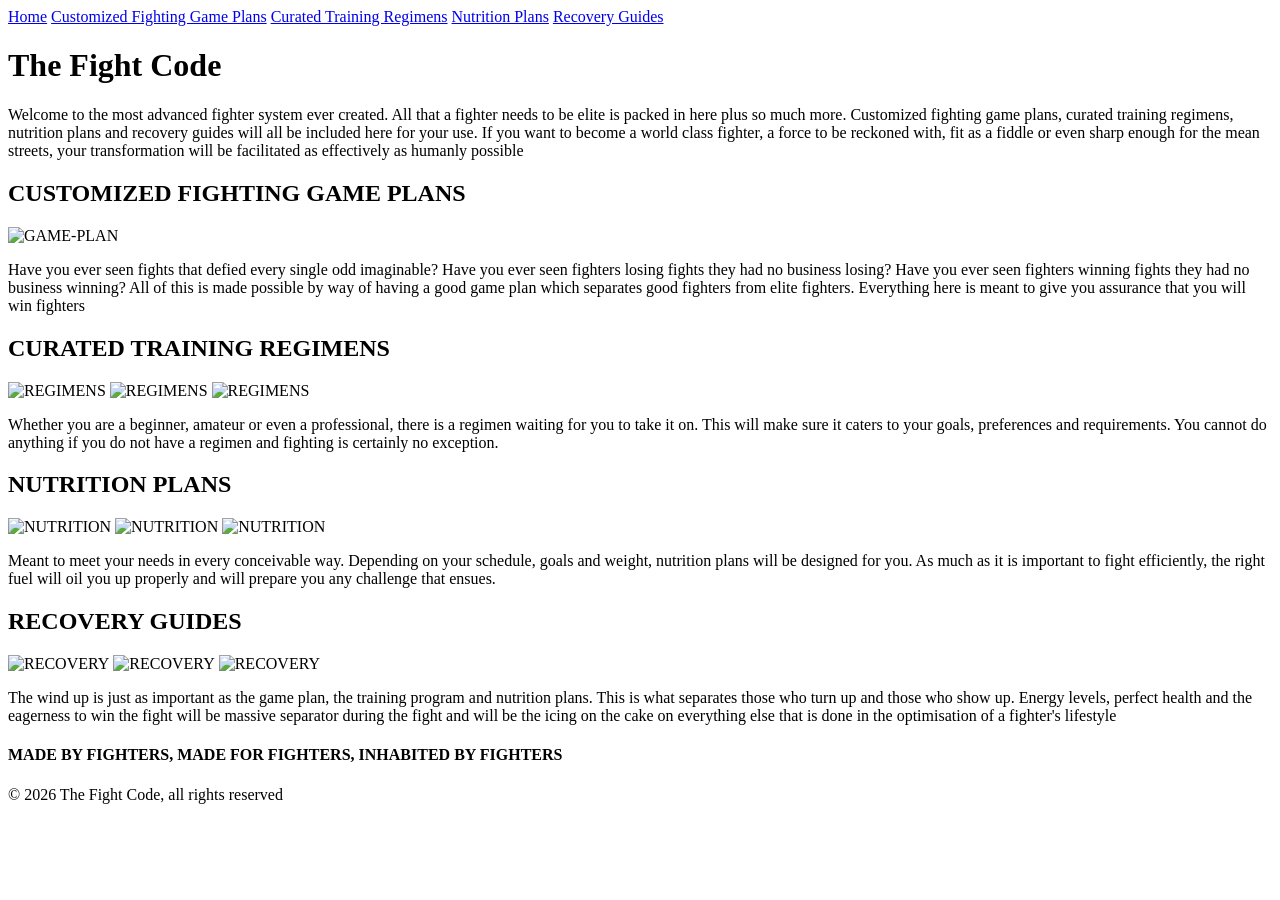
==== The-Fight-Code/index.html @ 0b1e876c "FIGHT CODE FOUNDATION" ====
<!DOCTYPE html> 
<html lang="en">
<head>
<meta charset="UTF-8">
<meta name="viewport" content="width=device-width, initial-scale=1.0">
<title>The Fight Code</title>
<link rel="stylesheet" href="style.css">
<script src="index.js" defer></script>
</head>

<body>

<nav>
    <a href="index.html">Home</a>
    <a href="gameplan.html">Customized Fighting Game Plans</a>
    <a href="traingram.html">Curated Training Regimens</a>
    <a href="nutrition.html">Nutrition Plans</a>
    <a href="recovery.html">Recovery Guides</a>
</nav>

<header>
    <h1>The Fight Code</h1>
    <p>Welcome to the most advanced fighter system ever created. All that a fighter needs to be elite is packed in here plus so much more. Customized fighting game plans, curated training regimens, nutrition plans and recovery guides will all be included here for your use. If you want to become a world class fighter, a force to be reckoned with, fit as a fiddle or even sharp enough for the mean streets, your transformation will be facilitated as effectively as humanly possible</p>
</header>

<article>
    <h2>CUSTOMIZED FIGHTING GAME PLANS</h2>
    <img src="https://cdn.scramblestuff.com/wp-content/uploads/preptreeMMA-1024x767.jpg"  alt="GAME-PLAN">
    <p>Have you ever seen fights that defied every single odd imaginable? Have you ever seen fighters losing fights they had no business losing? Have you ever seen fighters winning fights they had no business winning? All of this is made possible by way of having a good game plan which separates good fighters from elite fighters. Everything here is meant to give you assurance that you will win fighters</p>
</article>

<article>
    <h2>CURATED TRAINING REGIMENS</h2>
    <img src="https://encrypted-tbn0.gstatic.com/images?q=tbn:ANd9GcScTTK_2dSwbqtWIM-WbpFm0405Xott5nfSbuoXecRv9g&s=10" alt="REGIMENS"> 
    <img src="https://encrypted-tbn0.gstatic.com/images?q=tbn:ANd9GcTZXjsmD3E9c0jPRf12DeTRckoJvLYvjyxJ2kd0kth3-A&s=10" alt="REGIMENS">
    <img src="https://encrypted-tbn0.gstatic.com/images?q=tbn:ANd9GcSfW_i5yyYIDIo6WyyuqS1xTx9kI11O_-Ar9MLSNziVHA&s=10" alt="REGIMENS">
    <p>Whether you are a beginner, amateur or even a professional, there is a regimen waiting for you to take it on. This will make sure it caters to your goals, preferences and requirements. You cannot do anything if you do not have a regimen and fighting is certainly no exception.</p>
</article>

<article>
    <h2>NUTRITION PLANS</h2>
    <img src="https://encrypted-tbn0.gstatic.com/images?q=tbn:ANd9GcRf6XE3M93SrkqaPP72mKT5Y38Sd305Rn3fD4vSDlXowg&s=10" alt="NUTRITION">
    <img src="https://encrypted-tbn0.gstatic.com/images?q=tbn:ANd9GcQgwAenKQIKBGkV2v8vCEv5Gnjib7lB1c4a1R_-I9tOfw&s=10" alt="NUTRITION">
    <img src="https://encrypted-tbn0.gstatic.com/images?q=tbn:ANd9GcTwYPnVOrXKaQ6IFm5NhyGIOOQsbqxo1Vzf3IQTlkixXw&s=10" alt="NUTRITION">
    <p>Meant to meet your needs in every conceivable way. Depending on your schedule, goals and weight, nutrition plans will be designed for you. As much as it is important to fight efficiently, the right fuel will oil you up properly and will prepare you any challenge that ensues.</p>
</article>

<article>
    <h2>RECOVERY GUIDES</h2>
    <img src="https://encrypted-tbn0.gstatic.com/images?q=tbn:ANd9GcTaxNO26IM5VCTIgT708ykutmUfPPJ4n4kjnWwogaZ8mg&s=10" alt="RECOVERY">
    <img src="https://encrypted-tbn0.gstatic.com/images?q=tbn:ANd9GcQMSkuzaMSwHY-0bhtvC_hr0a8GAh0sLEG-ufW6QdmmEA&s=10" alt="RECOVERY">
    <img src="https://encrypted-tbn0.gstatic.com/images?q=tbn:ANd9GcRU4I0Vzz2burozdwTpWc7uzpeSxw5c6ypbXeNTJ8ENFA&s=10" alt="RECOVERY">
    <p>The wind up is just as important as the game plan, the training program and nutrition plans. This is what separates those who turn up and those who show up. Energy levels, perfect health and the eagerness to win the fight will be massive separator during the fight and will be the icing on the cake on everything else that is done in the optimisation of a fighter's lifestyle</p>
</article>

<footer>
    <h4>MADE BY FIGHTERS, MADE FOR FIGHTERS, INHABITED BY FIGHTERS</h4>
    <p>&copy; 2026 The Fight Code, all rights reserved</p>
</footer>



</body>
</html>
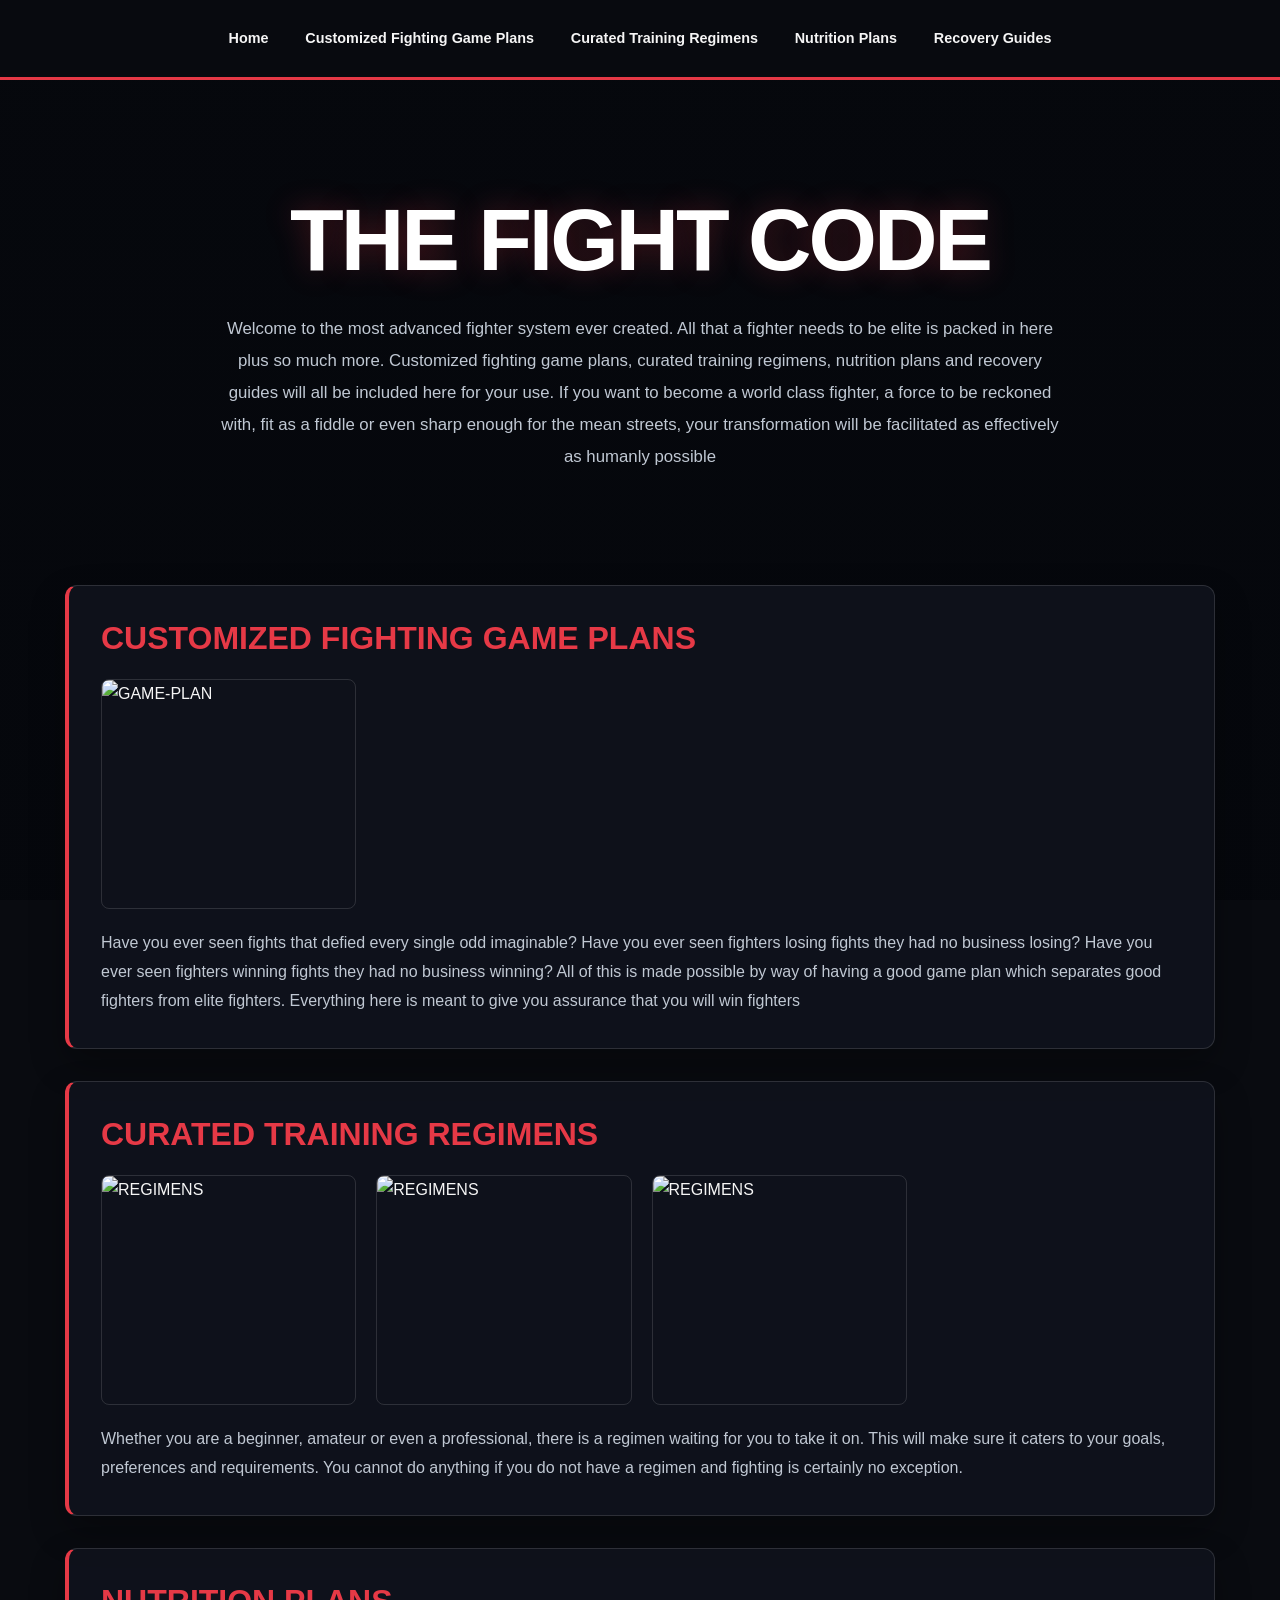
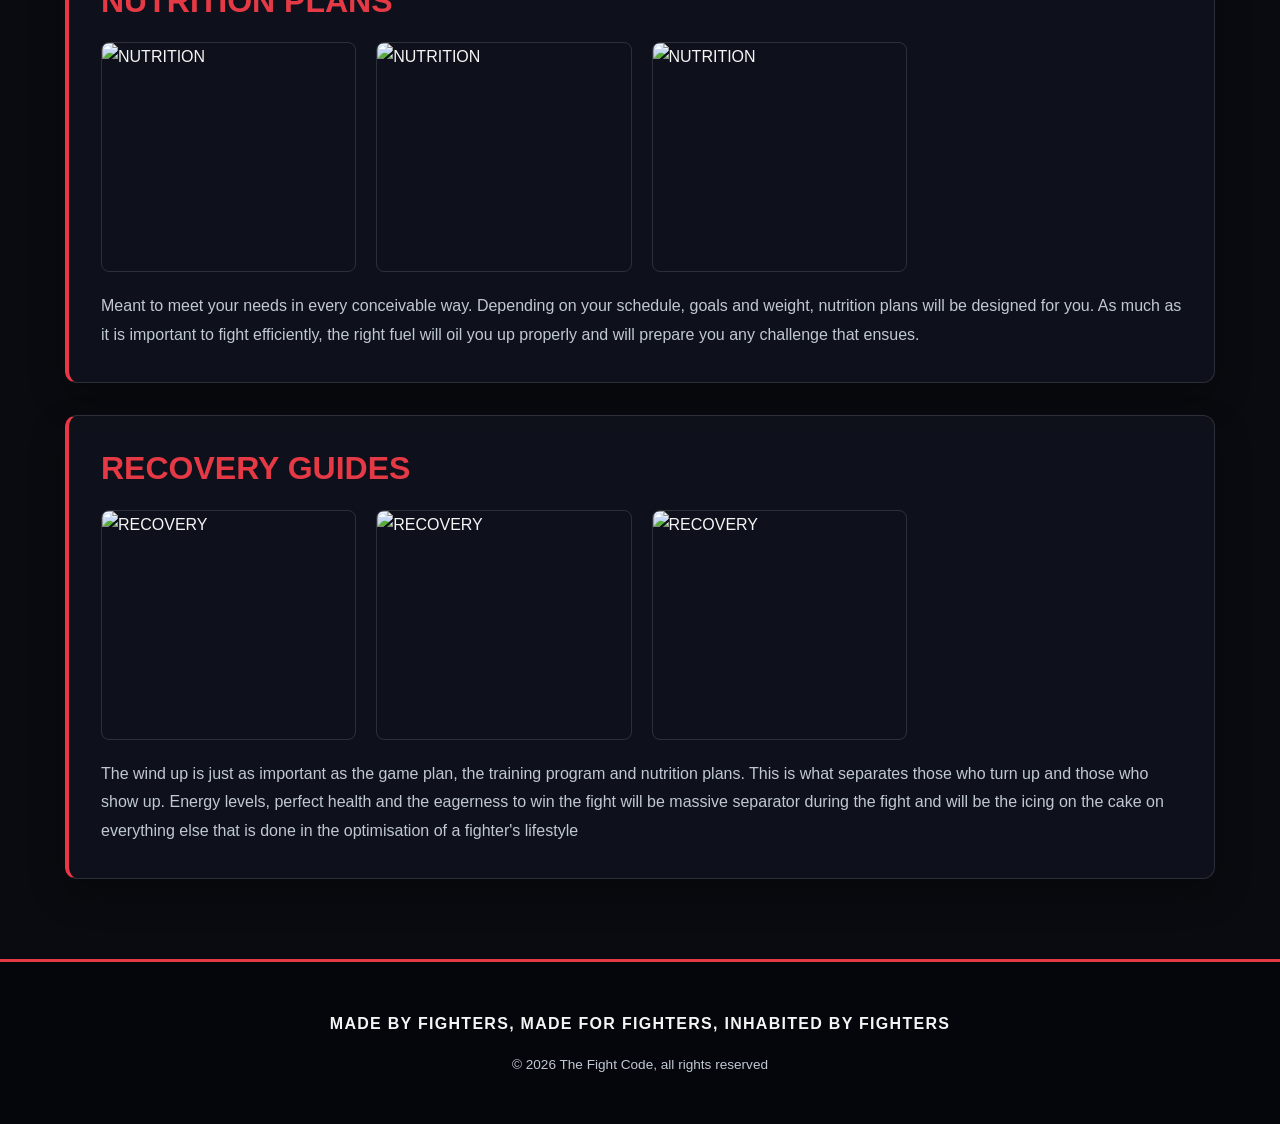
==== commit 8634cf39: "SLIGHT CHANGE" ====
--- a/The-Fight-Code/index.html
+++ b/The-Fight-Code/index.html
@@ -5,7 +5,7 @@
 <meta name="viewport" content="width=device-width, initial-scale=1.0">
 <title>The Fight Code</title>
 <link rel="stylesheet" href="style.css">
-<script src="index.js" defer></script>
+
 </head>
 
 <body>
--- a/The-Fight-Code/style.css
+++ b/The-Fight-Code/style.css
@@ -0,0 +1,494 @@
+ :root {
+    --background: #090b10;
+    --panel: #111722;
+    --input-background: #1b2532;
+    --red: #e63946;
+    --red-hover: #c52c39;
+    --blue: #438ce8;
+    --text: #f5f5f5;
+    --muted: #c0c8d3;
+    --border: rgba(255, 255, 255, 0.13);
+}
+
+* {
+    margin: 0;
+    padding: 0;
+    box-sizing: border-box;
+}
+
+html {
+    scroll-behavior: smooth;
+}
+
+body {
+    min-height: 100vh;
+    font-family: Arial, Helvetica, sans-serif;
+    line-height: 1.7;
+    color: var(--text);
+
+    background-color: var(--background);
+
+    background-image:
+        linear-gradient(
+            rgba(5, 7, 12, 0.82),
+            rgba(5, 7, 12, 0.93)
+        ),
+        url("https://i.pinimg.com/1200x/9e/b2/33/9eb23367a246664c199b3e13b21f00bc.jpg");
+
+    background-size: cover;
+    background-position: center;
+    background-repeat: no-repeat;
+    background-attachment: fixed;
+}
+
+nav {
+    position: sticky;
+    top: 0;
+    z-index: 1000;
+
+    display: flex;
+    justify-content: center;
+    align-items: center;
+    flex-wrap: wrap;
+    gap: 0.5rem;
+
+    padding: 1rem 3%;
+
+    background: rgba(9, 11, 16, 0.97);
+    border-bottom: 3px solid var(--red);
+    backdrop-filter: blur(12px);
+}
+
+nav a {
+    display: inline-block;
+
+    padding: 0.65rem 0.9rem;
+
+    color: var(--text);
+    text-decoration: none;
+    font-size: 0.9rem;
+    font-weight: 700;
+
+    border-radius: 5px;
+
+    transition: 0.25s ease;
+}
+
+nav a:hover,
+nav a:focus-visible {
+    color: white;
+    background: var(--red);
+}
+
+nav a[aria-current="page"] {
+    color: white;
+    background: var(--red);
+}
+
+
+
+header {
+    max-width: 1100px;
+    margin: 0 auto;
+
+    padding: 7rem 1.5rem 5rem;
+
+    text-align: center;
+}
+
+header h1 {
+    margin-bottom: 1.5rem;
+
+    color: white;
+
+    font-size: clamp(2.5rem, 7vw, 5.5rem);
+    font-weight: 900;
+    line-height: 1.1;
+    letter-spacing: -0.035em;
+
+    text-transform: uppercase;
+
+    text-shadow: 0 0 30px rgba(230, 57, 70, 0.3);
+}
+
+header p {
+    max-width: 850px;
+    margin: 0 auto;
+
+    color: var(--muted);
+    font-size: 1.05rem;
+    line-height: 1.9;
+}
+
+
+
+article {
+    display: grid;
+
+    grid-template-columns:
+        repeat(auto-fit, minmax(min(100%, 220px), 1fr));
+
+    gap: 1.25rem;
+
+    max-width: 1150px;
+    margin: 2rem auto;
+    padding: 2rem;
+
+    background: rgba(15, 19, 28, 0.94);
+
+    border: 1px solid var(--border);
+    border-left: 4px solid var(--red);
+    border-radius: 12px;
+
+    box-shadow: 0 15px 35px rgba(0, 0, 0, 0.3);
+}
+
+article h2 {
+    grid-column: 1 / -1;
+
+    color: var(--red);
+
+    font-size: clamp(1.4rem, 3vw, 2rem);
+    font-weight: 900;
+    line-height: 1.3;
+}
+
+article img {
+    display: block;
+
+    width: 100%;
+    height: 230px;
+
+    object-fit: cover;
+
+    border-radius: 8px;
+    border: 1px solid var(--border);
+
+    transition: transform 0.3s ease,
+                filter 0.3s ease;
+}
+
+article img:hover {
+    transform: translateY(-5px);
+    filter: brightness(1.15);
+}
+
+article p {
+    grid-column: 1 / -1;
+
+    color: var(--muted);
+    font-size: 1rem;
+    line-height: 1.8;
+}
+
+
+
+main {
+    width: min(1050px, 92%);
+    margin: 3rem auto 5rem;
+
+    display: flex;
+    flex-direction: column;
+    gap: 3rem;
+}
+
+
+
+main > section {
+    width: 100%;
+    padding: clamp(1.5rem, 4vw, 3rem);
+
+    background: rgba(12, 17, 26, 0.97);
+
+    border: 1px solid var(--border);
+    border-top: 4px solid var(--red);
+    border-radius: 14px;
+
+    box-shadow: 0 18px 45px rgba(0, 0, 0, 0.4);
+}
+
+
+
+main > section:nth-child(2) {
+    border-top-color: var(--blue);
+}
+
+
+
+main > section h2 {
+    margin-bottom: 2rem;
+    padding-bottom: 1rem;
+
+    color: var(--red);
+
+    font-size: clamp(1.5rem, 3vw, 2rem);
+    font-weight: 900;
+    line-height: 1.3;
+
+    border-bottom: 1px solid var(--border);
+}
+
+main > section:nth-child(2) h2 {
+    color: var(--blue);
+}
+
+
+
+main form {
+    display: flex;
+    flex-direction: column;
+    gap: 1.5rem;
+}
+
+main form > div {
+    display: flex;
+    flex-direction: column;
+    gap: 0.55rem;
+}
+
+main form label {
+    display: block;
+
+    color: var(--text);
+    font-size: 0.98rem;
+    font-weight: 700;
+}
+
+
+
+main input,
+main select,
+main textarea {
+    display: block;
+
+    width: 100%;
+    max-width: 100%;
+    min-width: 0;
+
+    padding: 1rem 1.1rem;
+
+    color: var(--text);
+    font: inherit;
+
+    background: var(--input-background);
+
+    border: 1px solid #394454;
+    border-radius: 8px;
+
+    transition: border-color 0.2s ease,
+                box-shadow 0.2s ease;
+}
+
+main input::placeholder,
+main textarea::placeholder {
+    color: #a3adbc;
+}
+
+main input:focus-visible,
+main select:focus-visible,
+main textarea:focus-visible {
+    outline: 2px solid var(--red);
+    outline-offset: 2px;
+
+    border-color: var(--red);
+}
+
+main > section:nth-child(2) input:focus-visible,
+main > section:nth-child(2) select:focus-visible,
+main > section:nth-child(2) textarea:focus-visible {
+    outline-color: var(--blue);
+    border-color: var(--blue);
+}
+
+main textarea {
+    min-height: 130px;
+    resize: vertical;
+}
+
+
+
+main fieldset {
+    min-width: 0;
+    width: 100%;
+
+    padding: 1.5rem;
+
+    display: flex;
+    flex-direction: column;
+    gap: 1rem;
+
+    background: rgba(255, 255, 255, 0.025);
+
+    border: 1px solid #394454;
+    border-radius: 10px;
+}
+
+main legend {
+    padding: 0 0.7rem;
+
+    color: var(--text);
+    font-weight: 800;
+    font-size: 1rem;
+}
+
+main .footage-input-group {
+    display: flex;
+    flex-direction: column;
+    gap: 0.6rem;
+
+    width: 100%;
+    margin-bottom: 1rem;
+}
+
+
+
+main button {
+    width: fit-content;
+    max-width: 100%;
+
+    padding: 0.9rem 1.5rem;
+
+    color: white;
+    background: var(--red);
+
+    border: 1px solid var(--red);
+    border-radius: 8px;
+
+    font: inherit;
+    font-weight: 800;
+
+    cursor: pointer;
+
+    transition: background 0.25s ease,
+                transform 0.25s ease;
+}
+
+main button:hover {
+    background: var(--red-hover);
+    transform: translateY(-2px);
+}
+
+main button:focus-visible {
+    outline: 2px solid white;
+    outline-offset: 3px;
+}
+
+
+
+main > section:nth-child(2) button {
+    background: var(--blue);
+    border-color: var(--blue);
+}
+
+main > section:nth-child(2) button:hover {
+    background: #286ac0;
+}
+
+
+
+footer {
+    margin-top: 5rem;
+    padding: 3rem 1.5rem;
+
+    text-align: center;
+
+    background: rgba(5, 7, 12, 0.97);
+
+    border-top: 3px solid var(--red);
+}
+
+footer h4 {
+    margin-bottom: 1rem;
+
+    color: var(--text);
+
+    font-size: 1rem;
+    font-weight: 800;
+    letter-spacing: 0.08em;
+}
+
+footer p {
+    color: var(--muted);
+    font-size: 0.85rem;
+}
+
+
+
+@media (max-width: 768px) {
+
+    nav {
+        gap: 0.25rem;
+        padding: 0.75rem 0.5rem;
+    }
+
+    nav a {
+        padding: 0.55rem 0.65rem;
+        font-size: 0.82rem;
+    }
+
+    header {
+        padding: 4rem 1.25rem 3rem;
+    }
+
+    main {
+        width: 94%;
+        gap: 2rem;
+        margin: 2rem auto 3rem;
+    }
+
+    main > section {
+        padding: 1.5rem;
+    }
+
+    article {
+        margin: 1.5rem 0.75rem;
+        padding: 1.25rem;
+    }
+}
+
+@media (max-width: 480px) {
+
+    header h1 {
+        font-size: 2.3rem;
+    }
+
+    header p {
+        font-size: 0.95rem;
+    }
+
+    main > section {
+        padding: 1.1rem;
+    }
+
+    main fieldset {
+        padding: 1rem;
+    }
+
+    main button {
+        width: 100%;
+    }
+
+    article img {
+        height: 200px;
+    }
+
+    footer {
+        margin-top: 3rem;
+    }
+}
+
+
+
+@media (prefers-reduced-motion: reduce) {
+
+    html {
+        scroll-behavior: auto;
+    }
+
+    *,
+    *::before,
+    *::after {
+        animation-duration: 0.01ms !important;
+        transition-duration: 0.01ms !important;
+    }
+}
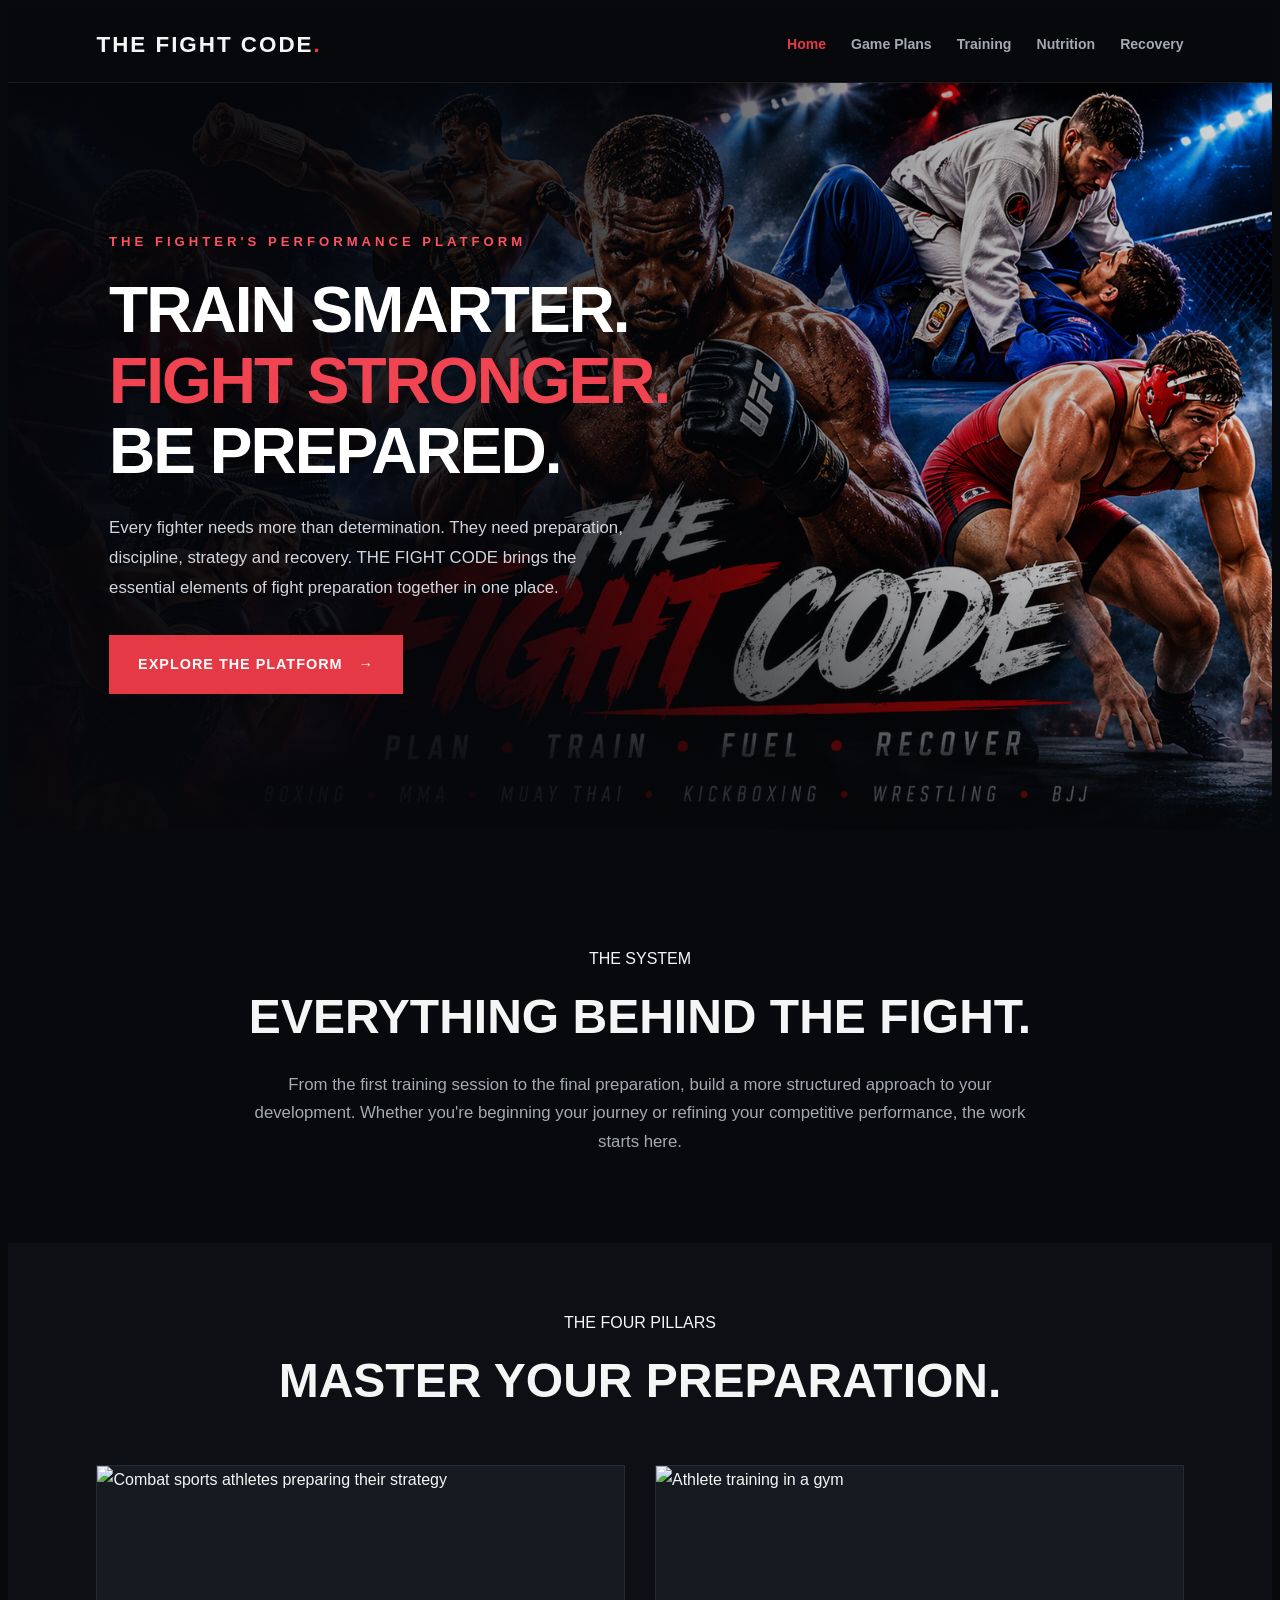
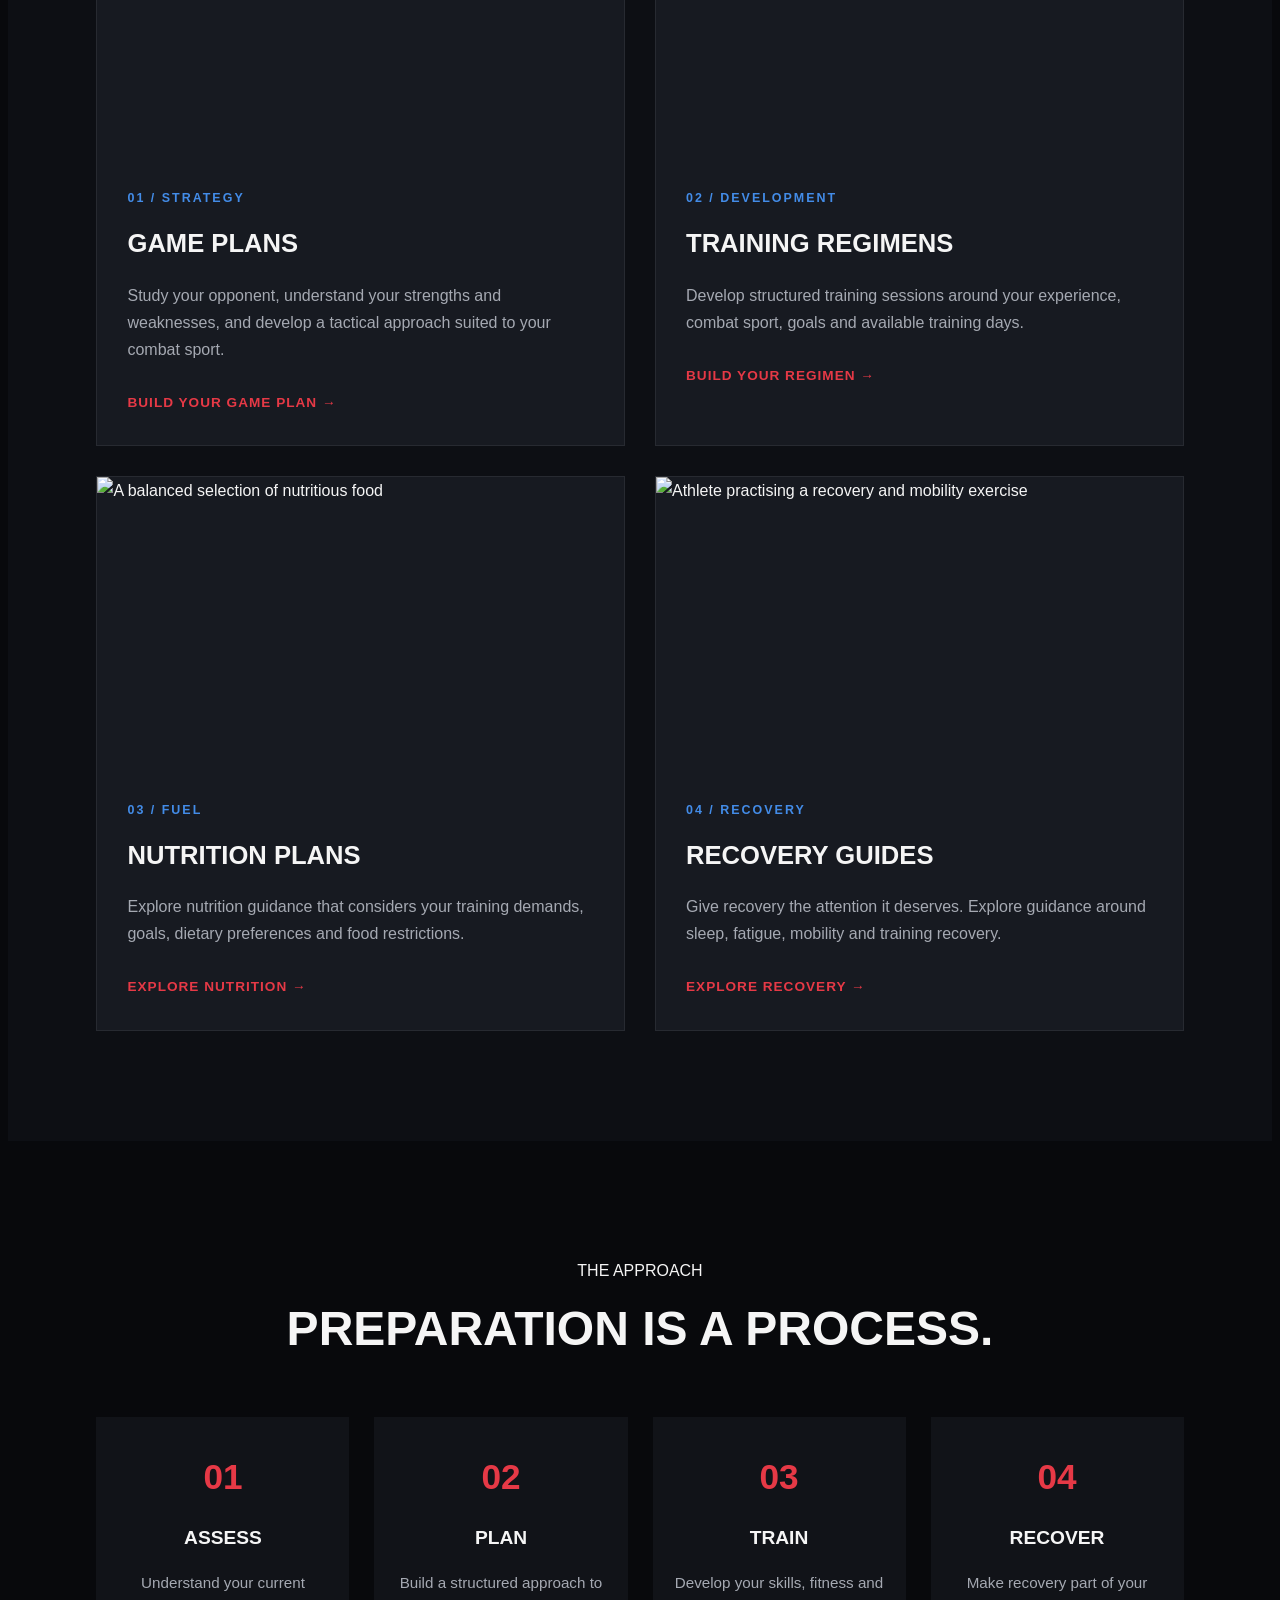
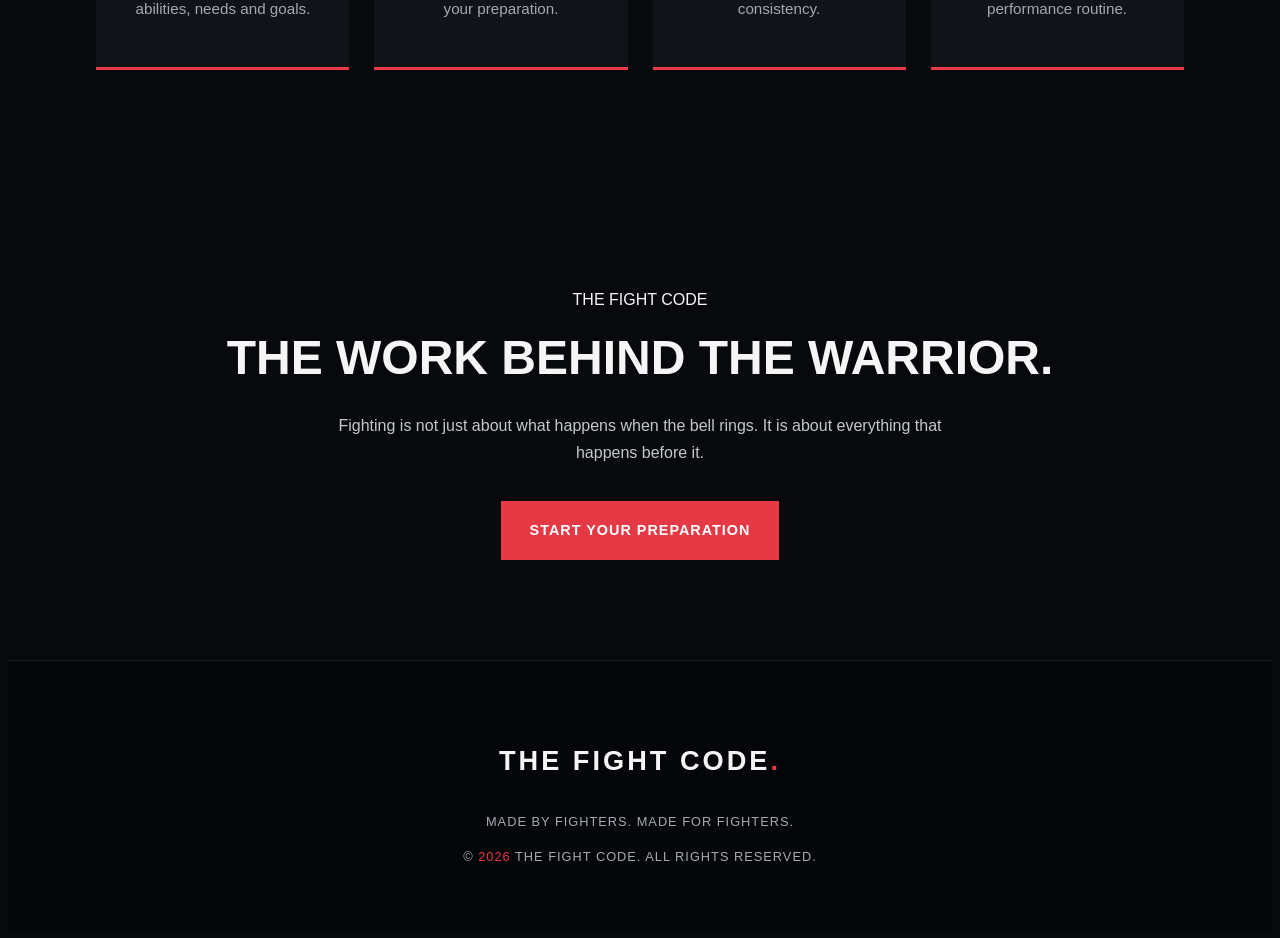
==== commit 7846d8ed: "COMPLETE THE FIGHT CODE WEBSITE" ====
--- a/The-Fight-Code/index.html
+++ b/The-Fight-Code/index.html
@@ -1,64 +1,310 @@
-<!DOCTYPE html> 
+<!DOCTYPE html>
 <html lang="en">
+
 <head>
-<meta charset="UTF-8">
-<meta name="viewport" content="width=device-width, initial-scale=1.0">
-<title>The Fight Code</title>
+    <meta charset="UTF-8">
+    <meta name="viewport" content="width=device-width, initial-scale=1.0">
+
+    <meta name="description" content="THE FIGHT CODE brings together combat sports game planning, training, nutrition and recovery in one platform.">
+
+    <title>THE FIGHT CODE | Built for the Fight</title>
+
 <link rel="stylesheet" href="style.css">
-
 </head>
 
 <body>
 
-<nav>
-    <a href="index.html">Home</a>
-    <a href="gameplan.html">Customized Fighting Game Plans</a>
-    <a href="traingram.html">Curated Training Regimens</a>
-    <a href="nutrition.html">Nutrition Plans</a>
-    <a href="recovery.html">Recovery Guides</a>
+    <!-- NAVIGATION -->
+    <nav class="main-nav">
+
+    <a href="index.html" class="brand">
+        THE FIGHT CODE<span>.</span>
+    </a>
+
+    <button
+        class="menu-toggle"
+        id="menu-toggle"
+        aria-label="Open navigation menu"
+        aria-expanded="false"
+        aria-controls="nav-links"
+        type="button"
+    >
+        <span></span>
+        <span></span>
+        <span></span>
+    </button>
+
+    <div class="nav-links" id="nav-links">
+
+        <a href="index.html" aria-current="page">Home</a>
+        <a href="gameplan.html">Game Plans</a>
+        <a href="traingram.html">Training</a>
+        <a href="nutrition.html">Nutrition</a>
+        <a href="recovery.html">Recovery</a>
+
+    </div>
+
 </nav>
 
-<header>
-    <h1>The Fight Code</h1>
-    <p>Welcome to the most advanced fighter system ever created. All that a fighter needs to be elite is packed in here plus so much more. Customized fighting game plans, curated training regimens, nutrition plans and recovery guides will all be included here for your use. If you want to become a world class fighter, a force to be reckoned with, fit as a fiddle or even sharp enough for the mean streets, your transformation will be facilitated as effectively as humanly possible</p>
+
+
+<!-- HERO SECTION -->
+<header class="hero">
+
+    <div class="hero-overlay"></div>
+
+    <div class="hero-content">
+
+        <p class="hero-tagline">
+            THE FIGHTER'S PERFORMANCE PLATFORM
+        </p>
+
+        <h1>
+            <span class="headline-white">TRAIN SMARTER.</span>
+            <span class="headline-red">FIGHT STRONGER.</span>
+            <span class="headline-white">BE PREPARED.</span>
+        </h1>
+
+        <p class="hero-description">
+            Every fighter needs more than determination.
+            They need preparation, discipline, strategy and recovery.
+            THE FIGHT CODE brings the essential elements of fight
+            preparation together in one place.
+        </p>
+
+        <a href="#fight-modules" class="hero-button">
+            EXPLORE THE PLATFORM
+            <span aria-hidden="true">→</span>
+        </a>
+
+    </div>
+
 </header>
 
-<article>
-    <h2>CUSTOMIZED FIGHTING GAME PLANS</h2>
-    <img src="https://cdn.scramblestuff.com/wp-content/uploads/preptreeMMA-1024x767.jpg"  alt="GAME-PLAN">
-    <p>Have you ever seen fights that defied every single odd imaginable? Have you ever seen fighters losing fights they had no business losing? Have you ever seen fighters winning fights they had no business winning? All of this is made possible by way of having a good game plan which separates good fighters from elite fighters. Everything here is meant to give you assurance that you will win fighters</p>
-</article>
-
-<article>
-    <h2>CURATED TRAINING REGIMENS</h2>
-    <img src="https://encrypted-tbn0.gstatic.com/images?q=tbn:ANd9GcScTTK_2dSwbqtWIM-WbpFm0405Xott5nfSbuoXecRv9g&s=10" alt="REGIMENS"> 
-    <img src="https://encrypted-tbn0.gstatic.com/images?q=tbn:ANd9GcTZXjsmD3E9c0jPRf12DeTRckoJvLYvjyxJ2kd0kth3-A&s=10" alt="REGIMENS">
-    <img src="https://encrypted-tbn0.gstatic.com/images?q=tbn:ANd9GcSfW_i5yyYIDIo6WyyuqS1xTx9kI11O_-Ar9MLSNziVHA&s=10" alt="REGIMENS">
-    <p>Whether you are a beginner, amateur or even a professional, there is a regimen waiting for you to take it on. This will make sure it caters to your goals, preferences and requirements. You cannot do anything if you do not have a regimen and fighting is certainly no exception.</p>
-</article>
-
-<article>
-    <h2>NUTRITION PLANS</h2>
-    <img src="https://encrypted-tbn0.gstatic.com/images?q=tbn:ANd9GcRf6XE3M93SrkqaPP72mKT5Y38Sd305Rn3fD4vSDlXowg&s=10" alt="NUTRITION">
-    <img src="https://encrypted-tbn0.gstatic.com/images?q=tbn:ANd9GcQgwAenKQIKBGkV2v8vCEv5Gnjib7lB1c4a1R_-I9tOfw&s=10" alt="NUTRITION">
-    <img src="https://encrypted-tbn0.gstatic.com/images?q=tbn:ANd9GcTwYPnVOrXKaQ6IFm5NhyGIOOQsbqxo1Vzf3IQTlkixXw&s=10" alt="NUTRITION">
-    <p>Meant to meet your needs in every conceivable way. Depending on your schedule, goals and weight, nutrition plans will be designed for you. As much as it is important to fight efficiently, the right fuel will oil you up properly and will prepare you any challenge that ensues.</p>
-</article>
-
-<article>
-    <h2>RECOVERY GUIDES</h2>
-    <img src="https://encrypted-tbn0.gstatic.com/images?q=tbn:ANd9GcTaxNO26IM5VCTIgT708ykutmUfPPJ4n4kjnWwogaZ8mg&s=10" alt="RECOVERY">
-    <img src="https://encrypted-tbn0.gstatic.com/images?q=tbn:ANd9GcQMSkuzaMSwHY-0bhtvC_hr0a8GAh0sLEG-ufW6QdmmEA&s=10" alt="RECOVERY">
-    <img src="https://encrypted-tbn0.gstatic.com/images?q=tbn:ANd9GcRU4I0Vzz2burozdwTpWc7uzpeSxw5c6ypbXeNTJ8ENFA&s=10" alt="RECOVERY">
-    <p>The wind up is just as important as the game plan, the training program and nutrition plans. This is what separates those who turn up and those who show up. Energy levels, perfect health and the eagerness to win the fight will be massive separator during the fight and will be the icing on the cake on everything else that is done in the optimisation of a fighter's lifestyle</p>
-</article>
-
-<footer>
-    <h4>MADE BY FIGHTERS, MADE FOR FIGHTERS, INHABITED BY FIGHTERS</h4>
-    <p>&copy; 2026 The Fight Code, all rights reserved</p>
-</footer>
-
-
+
+
+
+    <!-- INTRODUCTION -->
+    <section class="platform-intro">
+
+        <p class="section-label">THE SYSTEM</p>
+
+        <h2>EVERYTHING BEHIND THE FIGHT.</h2>
+
+        <p>
+            From the first training session to the final preparation,
+            build a more structured approach to your development.
+            Whether you're beginning your journey or refining your
+            competitive performance, the work starts here.
+        </p>
+
+    </section>
+
+
+    <!-- FOUR MAIN MODULES -->
+    <main id="fight-modules">
+
+        <div class="modules-heading">
+            <p class="section-label">THE FOUR PILLARS</p>
+            <h2>MASTER YOUR PREPARATION.</h2>
+        </div>
+
+
+        <section class="module-grid">
+
+            <!-- GAME PLAN -->
+            <article class="module-card">
+
+                <img
+                    src="https://cdn.scramblestuff.com/wp-content/uploads/preptreeMMA-1024x767.jpg"
+                    alt="Combat sports athletes preparing their strategy"
+                    loading="lazy"
+                >
+
+                <div class="module-content">
+
+                    <p class="module-number">01 / STRATEGY</p>
+
+                    <h3>GAME PLANS</h3>
+
+                    <p>
+                        Study your opponent, understand your strengths
+                        and weaknesses, and develop a tactical approach
+                        suited to your combat sport.
+                    </p>
+
+                    <a href="gameplan.html" class="module-link">
+                        BUILD YOUR GAME PLAN →
+                    </a>
+
+                </div>
+
+            </article>
+
+
+            <!-- TRAINING -->
+            <article class="module-card">
+
+                <img
+                    src="https://images.unsplash.com/photo-1517963879433-6ad2b056d712?w=1000"
+                    alt="Athlete training in a gym"
+                    loading="lazy"
+                >
+
+                <div class="module-content">
+
+                    <p class="module-number">02 / DEVELOPMENT</p>
+
+                    <h3>TRAINING REGIMENS</h3>
+
+                    <p>
+                        Develop structured training sessions around
+                        your experience, combat sport, goals and
+                        available training days.
+                    </p>
+
+                    <a href="traingram.html" class="module-link">
+                        BUILD YOUR REGIMEN →
+                    </a>
+
+                </div>
+
+            </article>
+
+
+            <!-- NUTRITION -->
+            <article class="module-card">
+
+                <img
+                    src="https://images.unsplash.com/photo-1490645935967-10de6ba17061?w=1000"
+                    alt="A balanced selection of nutritious food"
+                    loading="lazy"
+                >
+
+                <div class="module-content">
+
+                    <p class="module-number">03 / FUEL</p>
+
+                    <h3>NUTRITION PLANS</h3>
+
+                    <p>
+                        Explore nutrition guidance that considers
+                        your training demands, goals, dietary
+                        preferences and food restrictions.
+                    </p>
+
+                    <a href="nutrition.html" class="module-link">
+                        EXPLORE NUTRITION →
+                    </a>
+
+                </div>
+
+            </article>
+
+
+            <!-- RECOVERY -->
+            <article class="module-card">
+
+                <img
+                    src="https://images.unsplash.com/photo-1544367567-0f2fcb009e0b?w=1000"
+                    alt="Athlete practising a recovery and mobility exercise"
+                    loading="lazy"
+                >
+
+                <div class="module-content">
+
+                    <p class="module-number">04 / RECOVERY</p>
+
+                    <h3>RECOVERY GUIDES</h3>
+
+                    <p>
+                        Give recovery the attention it deserves.
+                        Explore guidance around sleep, fatigue,
+                        mobility and training recovery.
+                    </p>
+
+                    <a href="recovery.html" class="module-link">
+                        EXPLORE RECOVERY →
+                    </a>
+
+                </div>
+
+            </article>
+
+        </section>
+
+    </main>
+
+
+    <!-- HOW IT WORKS -->
+    <section class="fight-process">
+
+        <p class="section-label">THE APPROACH</p>
+
+        <h2>PREPARATION IS A PROCESS.</h2>
+
+        <div class="process-grid">
+
+            <div class="process-item">
+                <span>01</span>
+                <h3>ASSESS</h3>
+                <p>Understand your current abilities, needs and goals.</p>
+            </div>
+
+            <div class="process-item">
+                <span>02</span>
+                <h3>PLAN</h3>
+                <p>Build a structured approach to your preparation.</p>
+            </div>
+
+            <div class="process-item">
+                <span>03</span>
+                <h3>TRAIN</h3>
+                <p>Develop your skills, fitness and consistency.</p>
+            </div>
+
+            <div class="process-item">
+                <span>04</span>
+                <h3>RECOVER</h3>
+                <p>Make recovery part of your performance routine.</p>
+            </div>
+
+        </div>
+
+    </section>
+
+
+    <!-- CLOSING SECTION -->
+    <section class="closing-section">
+
+        <p class="section-label">THE FIGHT CODE</p>
+
+        <h2>THE WORK BEHIND THE WARRIOR.</h2>
+
+        <p>
+            Fighting is not just about what happens when the bell rings.
+            It is about everything that happens before it.
+        </p>
+
+        <a href="gameplan.html" class="hero-button">
+            START YOUR PREPARATION
+        </a>
+
+    </section>
+
+
+    <!-- FOOTER -->
+    <footer class="site-footer">
+
+        <h3>THE FIGHT CODE<span>.</span></h3>
+
+        <p>MADE BY FIGHTERS. MADE FOR FIGHTERS.</p>
+
+        <p> &copy; <span id="current-year"></span> THE FIGHT CODE. ALL RIGHTS RESERVED.</p>
+
+    </footer>
+
+    <script src="index.js" defer></script>
 
 </body>
 </html>
--- a/The-Fight-Code/style.css
+++ b/The-Fight-Code/style.css
@@ -1,494 +1,2114 @@
- :root {
-    --background: #090b10;
-    --panel: #111722;
-    --input-background: #1b2532;
-    --red: #e63946;
-    --red-hover: #c52c39;
-    --blue: #438ce8;
-    --text: #f5f5f5;
-    --muted: #c0c8d3;
-    --border: rgba(255, 255, 255, 0.13);
-}
-
-* {
-    margin: 0;
-    padding: 0;
-    box-sizing: border-box;
-}
-
-html {
-    scroll-behavior: smooth;
-}
-
-body {
-    min-height: 100vh;
+ /* =========================================
+   THE FIGHT CODE - HOMEPAGE DESIGN
+   ========================================= */
+
+
+/* COLOR PALETTE */
+
+:root {
+    --fight-red: #e63946;
+    --fight-red-dark: #b91f2b;
+    --fight-blue: #438ce8;
+    --fight-black: #08090c;
+    --fight-dark: #111318;
+    --fight-card: #171a21;
+    --fight-white: #f5f5f5;
+    --fight-muted: #a5a9b2;
+}
+
+
+/* GENERAL HOMEPAGE SETTINGS */
+
+body:has(.hero) {
+    background: var(--fight-black);
+    color: var(--fight-white);
     font-family: Arial, Helvetica, sans-serif;
     line-height: 1.7;
-    color: var(--text);
-
-    background-color: var(--background);
+}
+
+body:has(.hero) * {
+    box-sizing: border-box;
+}
+
+body:has(.hero) a {
+    text-decoration: none;
+}
+
+
+/* NAVIGATION */
+
+.main-nav {
+    min-height: 75px;
+    padding: 15px 7%;
+    display: flex;
+    align-items: center;
+    justify-content: space-between;
+    gap: 25px;
+    background: rgba(8, 9, 12, 0.97);
+    border-bottom: 1px solid rgba(255, 255, 255, 0.08);
+    position: sticky;
+    top: 0;
+    z-index: 1000;
+}
+
+.brand {
+    color: var(--fight-white);
+    font-size: 1.4rem;
+    font-weight: 900;
+    letter-spacing: 2px;
+    white-space: nowrap;
+}
+
+.brand span,
+.site-footer span {
+    color: var(--fight-red);
+}
+
+.nav-links {
+    display: flex;
+    align-items: center;
+    justify-content: center;
+    gap: 25px;
+}
+
+.nav-links a {
+    color: var(--fight-muted);
+    font-size: 0.88rem;
+    font-weight: 600;
+    transition: color 0.3s ease;
+}
+
+.nav-links a:hover,
+.nav-links a[aria-current="page"] {
+    color: var(--fight-red);
+}
+
+
+/* =====================================
+   HERO SECTION - THE FIGHT CODE
+===================================== */
+
+.hero {
+    min-height: 720px;
+    position: relative;
+    display: flex;
+    align-items: center;
+    padding: 100px 8%;
+    overflow: hidden;
 
     background-image:
         linear-gradient(
-            rgba(5, 7, 12, 0.82),
-            rgba(5, 7, 12, 0.93)
+            90deg,
+            rgba(5, 6, 10, 0.98) 0%,
+            rgba(5, 6, 10, 0.88) 38%,
+            rgba(5, 6, 10, 0.35) 72%,
+            rgba(5, 6, 10, 0.15) 100%
         ),
-        url("https://i.pinimg.com/1200x/9e/b2/33/9eb23367a246664c199b3e13b21f00bc.jpg");
+        url("The Fight Code_ Combat Sports Collage.png");
 
     background-size: cover;
     background-position: center;
     background-repeat: no-repeat;
-    background-attachment: fixed;
-}
-
-nav {
-    position: sticky;
-    top: 0;
-    z-index: 1000;
-
+}
+
+.hero-overlay {
+    position: absolute;
+    inset: 0;
+    z-index: 0;
+    pointer-events: none;
+
+    background: linear-gradient(
+        0deg,
+        rgba(8, 9, 12, 0.65),
+        transparent 35%
+    );
+}
+
+.hero-content {
+    position: relative;
+    z-index: 1;
+    width: 100%;
+    max-width: 680px;
+    padding: 35px 0;
+}
+
+.hero-tagline {
+    color: #ff5260;
+    font-size: 0.82rem;
+    font-weight: 800;
+    letter-spacing: 4px;
+    line-height: 1.6;
+    margin-bottom: 25px;
+    text-transform: uppercase;
+}
+
+.hero h1 {
     display: flex;
+    flex-direction: column;
+    align-items: flex-start;
+    gap: 4px;
+
+    font-size: clamp(2.8rem, 6vw, 5.5rem);
+    font-weight: 900;
+    line-height: 1.04;
+    letter-spacing: -2px;
+    margin: 0 0 28px;
+    font-size: clamp(2.4rem, 5vw, 4.5rem);
+}
+
+.headline-white {
+    color: #ffffff;
+}
+
+.headline-red {
+    color: #f04452;
+}
+
+.hero-description {
+    max-width: 530px;
+    color: #d2d5dd;
+    font-size: 1.05rem;
+    line-height: 1.8;
+    margin-bottom: 32px;
+}
+
+.hero-button {
+    display: inline-flex;
+    align-items: center;
     justify-content: center;
-    align-items: center;
-    flex-wrap: wrap;
-    gap: 0.5rem;
-
-    padding: 1rem 3%;
-
-    background: rgba(9, 11, 16, 0.97);
-    border-bottom: 3px solid var(--red);
-    backdrop-filter: blur(12px);
-}
-
-nav a {
+    gap: 16px;
+
+    padding: 16px 28px;
+    background: #e63946;
+    border: 1px solid #e63946;
+    color: #ffffff;
+
+    font-size: 0.9rem;
+    font-weight: 800;
+    letter-spacing: 1px;
+    text-decoration: none;
+
+    transition:
+        background 0.3s ease,
+        color 0.3s ease,
+        transform 0.3s ease,
+        box-shadow 0.3s ease;
+}
+
+.hero-button:hover {
+    background: transparent;
+    color: #ffffff;
+    transform: translateY(-3px);
+    box-shadow: 0 8px 25px rgba(230, 57, 70, 0.25);
+}
+
+.hero-button:focus-visible {
+    outline: 3px solid #438ce8;
+    outline-offset: 5px;
+}
+
+
+/* TABLET */
+
+@media (max-width: 900px) {
+    .hero {
+        min-height: 650px;
+        padding: 85px 7%;
+        background-position: 58% center;
+    }
+
+    .hero-content {
+        max-width: 620px;
+    }
+}
+
+
+/* MOBILE */
+
+@media (max-width: 600px) {
+    .hero {
+        min-height: 620px;
+        padding: 75px 6%;
+        align-items: center;
+        background-position: 62% center;
+    }
+
+    .hero-content {
+        max-width: 100%;
+    }
+
+    .hero-tagline {
+        font-size: 0.7rem;
+        letter-spacing: 2.5px;
+        margin-bottom: 20px;
+    }
+
+    .hero h1 {
+        font-size: clamp(2.35rem, 10vw, 3.6rem);
+        letter-spacing: -1.5px;
+        gap: 7px;
+    }
+
+    .hero-description {
+        font-size: 0.95rem;
+        line-height: 1.7;
+    }
+
+    .hero-button {
+        padding: 14px 20px;
+        font-size: 0.8rem;
+    }
+}
+
+
+/* REDUCED MOTION */
+
+@media (prefers-reduced-motion: reduce) {
+    .hero-button {
+        transition: none;
+    }
+
+    .hero-button:hover {
+        transform: none;
+    }
+}
+
+
+
+
+
+/* PLATFORM INTRODUCTION */
+
+.platform-intro {
+    max-width: 850px;
+    margin: auto;
+    padding: 100px 25px 70px;
+    text-align: center;
+}
+
+.platform-intro h2,
+.modules-heading h2,
+.fight-process h2,
+.closing-section h2 {
+    font-size: clamp(1.8rem, 4vw, 3rem);
+    line-height: 1.2;
+    font-weight: 900;
+    margin: 15px 0 25px;
+}
+
+.platform-intro > p:last-child {
+    color: var(--fight-muted);
+    font-size: 1.05rem;
+}
+
+
+/* MODULES SECTION */
+
+#fight-modules {
+    padding: 50px 7% 110px;
+    background: #0d0f14;
+}
+
+.modules-heading {
+    text-align: center;
+    margin-bottom: 55px;
+}
+
+.module-grid {
+    display: grid;
+    grid-template-columns: repeat(2, minmax(0, 1fr));
+    gap: 30px;
+    max-width: 1250px;
+    margin: auto;
+}
+
+.module-card {
+    background: var(--fight-card);
+    border: 1px solid rgba(255, 255, 255, 0.07);
+    overflow: hidden;
+    transition: transform 0.3s ease, border-color 0.3s ease;
+}
+
+.module-card:hover {
+    transform: translateY(-8px);
+    border-color: var(--fight-red);
+}
+
+.module-card img {
+    display: block;
+    width: 100%;
+    height: 280px;
+    object-fit: cover;
+    transition: transform 0.5s ease;
+}
+
+.module-card:hover img {
+    transform: scale(1.04);
+}
+
+.module-content {
+    padding: 30px;
+}
+
+.module-number {
+    color: var(--fight-blue);
+    font-size: 0.78rem;
+    font-weight: 800;
+    letter-spacing: 2px;
+}
+
+.module-content h3 {
+    font-size: 1.6rem;
+    font-weight: 900;
+    margin: 10px 0;
+}
+
+.module-content > p:not(.module-number) {
+    color: var(--fight-muted);
+    margin-bottom: 25px;
+}
+
+.module-link {
     display: inline-block;
-
-    padding: 0.65rem 0.9rem;
-
-    color: var(--text);
+    color: var(--fight-red);
+    font-size: 0.85rem;
+    font-weight: 900;
+    letter-spacing: 1px;
+    transition: color 0.3s ease;
+}
+
+.module-link:hover {
+    color: white;
+}
+
+
+/* HOW IT WORKS */
+
+.fight-process {
+    padding: 100px 7%;
+    text-align: center;
+}
+
+.process-grid {
+    display: grid;
+    grid-template-columns: repeat(4, minmax(0, 1fr));
+    gap: 25px;
+    max-width: 1200px;
+    margin: 60px auto 0;
+}
+
+.process-item {
+    padding: 30px 20px;
+    background: var(--fight-dark);
+    border-bottom: 3px solid var(--fight-red);
+}
+
+.process-item span {
+    color: var(--fight-red);
+    font-size: 2.2rem;
+    font-weight: 900;
+}
+
+.process-item h3 {
+    margin: 15px 0;
+    font-size: 1.2rem;
+}
+
+.process-item p {
+    color: var(--fight-muted);
+    font-size: 0.95rem;
+}
+
+
+/* CLOSING SECTION */
+
+.closing-section {
+    padding: 100px 25px;
+    text-align: center;
+    background:
+        linear-gradient(
+            rgba(8, 9, 12, 0.88),
+            rgba(8, 9, 12, 0.94)
+        ),
+        url("https://images.unsplash.com/photo-1549719386-74dfcbf7dbed?w=1920")
+        center / cover no-repeat;
+}
+
+.closing-section > p:not(.section-label) {
+    color: #c4c7ce;
+    max-width: 650px;
+    margin: 0 auto 35px;
+}
+
+
+/* FOOTER */
+
+.site-footer {
+    padding: 50px 20px;
+    text-align: center;
+    background: #050609;
+    border-top: 1px solid rgba(255, 255, 255, 0.08);
+}
+
+.site-footer h3 {
+    font-size: 1.7rem;
+    font-weight: 900;
+    letter-spacing: 3px;
+}
+
+.site-footer p {
+    color: var(--fight-muted);
+    font-size: 0.8rem;
+    letter-spacing: 1px;
+    margin-top: 12px;
+}
+
+
+/* ACCESSIBILITY */
+
+.hero-button:focus-visible,
+.module-link:focus-visible,
+.nav-links a:focus-visible {
+    outline: 3px solid var(--fight-blue);
+    outline-offset: 5px;
+}
+
+
+/* TABLET RESPONSIVENESS */
+
+@media (max-width: 900px) {
+
+    .main-nav {
+        flex-direction: column;
+        padding: 20px;
+    }
+
+    .nav-links {
+        flex-wrap: wrap;
+        gap: 15px 22px;
+    }
+
+    .hero {
+        min-height: 600px;
+        padding: 80px 7%;
+    }
+
+    .process-grid {
+        grid-template-columns: repeat(2, minmax(0, 1fr));
+    }
+
+}
+
+
+/* MOBILE RESPONSIVENESS */
+
+@media (max-width: 600px) {
+
+    .main-nav {
+        position: relative;
+    }
+
+    .nav-links {
+        gap: 12px 16px;
+    }
+
+    .nav-links a {
+        font-size: 0.78rem;
+    }
+
+    .hero {
+        min-height: 570px;
+        padding: 70px 7%;
+        background-position: 60% center;
+    }
+
+    .hero h1 {
+        letter-spacing: -1px;
+    }
+
+    .hero-description {
+        font-size: 0.95rem;
+    }
+
+    .platform-intro {
+        padding: 75px 22px 55px;
+    }
+
+    #fight-modules {
+        padding: 50px 20px 75px;
+    }
+
+    .module-grid {
+        grid-template-columns: 1fr;
+        gap: 25px;
+    }
+
+    .module-card img {
+        height: 230px;
+    }
+
+    .module-content {
+        padding: 24px;
+    }
+
+    .process-grid {
+        grid-template-columns: 1fr;
+        gap: 18px;
+    }
+
+    .fight-process {
+        padding: 75px 22px;
+    }
+
+    .closing-section {
+        padding: 75px 22px;
+    }
+
+    .site-footer {
+        padding: 40px 20px;
+    }
+
+}
+
+
+/* REDUCED MOTION */
+
+@media (prefers-reduced-motion: reduce) {
+
+    .module-card,
+    .module-card img,
+    .hero-button,
+    .module-link {
+        transition: none;
+    }
+
+    .module-card:hover,
+    .hero-button:hover,
+    .module-card:hover img {
+        transform: none;
+    }
+
+}
+
+/* =====================================
+   HOMEPAGE SCROLL REVEAL
+===================================== */
+
+.reveal {
+    opacity: 0;
+    transform: translateY(30px);
+
+    transition:
+        opacity 0.7s ease,
+        transform 0.7s ease;
+}
+
+.reveal.is-visible {
+    opacity: 1;
+    transform: translateY(0);
+}
+
+@media (prefers-reduced-motion: reduce) {
+    .reveal {
+        opacity: 1;
+        transform: none;
+        transition: none;
+    }
+}
+
+/* ============================= */
+/* MOBILE NAVIGATION */
+/* ============================= */
+
+.menu-toggle {
+    display: none;
+    background: transparent;
+    border: 1px solid rgba(255, 255, 255, 0.2);
+    padding: 10px;
+    cursor: pointer;
+}
+
+.menu-toggle span {
+    display: block;
+    width: 24px;
+    height: 2px;
+    margin: 5px 0;
+    background: #ffffff;
+    transition: transform 0.25s ease, opacity 0.25s ease;
+}
+
+@media (max-width: 900px) {
+
+    .main-nav {
+        position: sticky;
+        top: 0;
+        z-index: 1000;
+        display: flex;
+        flex-direction: row;
+        justify-content: space-between;
+        align-items: center;
+    }
+
+    .menu-toggle {
+        display: block;
+    }
+
+    .nav-links {
+        display: none;
+        position: absolute;
+        top: 100%;
+        left: 0;
+        right: 0;
+        flex-direction: column;
+        align-items: stretch;
+        gap: 0;
+        padding: 10px 7%;
+        background: #08090c;
+        border-top: 1px solid rgba(255, 255, 255, 0.08);
+    }
+
+    .nav-links.is-open {
+        display: flex;
+    }
+
+    .nav-links a {
+        padding: 13px 0;
+    }
+}
+
+@media (min-width: 601px) {
+    .hero h1 span {
+        white-space: nowrap;
+    }
+}
+
+/* MODULE CARD INTERACTIONS */
+
+.module-card {
+    transition: transform 0.3s ease, box-shadow 0.3s ease;
+}
+
+.module-card:hover {
+    transform: translateY(-6px);
+    box-shadow: 0 15px 35px rgba(0, 0, 0, 0.3);
+}
+
+.module-card img {
+    transition: transform 0.5s ease;
+}
+
+.module-card:hover img {
+    transform: scale(1.04);
+}
+
+.module-link {
+    transition: color 0.3s ease;
+}
+
+.module-link:hover {
+    color: #ffffff;
+}
+
+/* PROCESS SECTION REFINEMENT */
+
+.process-grid {
+    position: relative;
+}
+
+.process-item {
+    position: relative;
+    z-index: 1;
+}
+
+.process-item span {
+    display: inline-block;
+    transition: transform 0.3s ease;
+}
+
+.process-item:hover span {
+    transform: translateY(-4px);
+}
+
+@media (prefers-reduced-motion: reduce) {
+    .process-item span {
+        transition: none;
+    }
+
+    .process-item:hover span {
+        transform: none;
+    }
+}
+
+@media (max-width: 600px) {
+    .closing-section {
+        padding: 80px 6%;
+    }
+
+    .closing-section h2 {
+        font-size: clamp(2rem, 8vw, 2.8rem);
+        line-height: 1.2;
+    }
+
+    .closing-section p {
+        max-width: 100%;
+        line-height: 1.8;
+    }
+}
+
+/* =========================================
+   THE FIGHT CODE - GAME PLANS PAGE
+========================================= */
+
+/* PAGE FOUNDATION */
+
+body:has(#gameplan-results) {
+    margin: 0;
+    background: var(--fight-black);
+    color: var(--fight-white);
+    font-family: Arial, Helvetica, sans-serif;
+    line-height: 1.7;
+}
+
+body:has(#gameplan-results) * {
+    box-sizing: border-box;
+}
+
+body:has(#gameplan-results) a {
     text-decoration: none;
+}
+
+/* PAGE HEADER */
+
+body:has(#gameplan-results) > header {
+    padding: 85px 7% 65px;
+    text-align: center;
+    background:
+        linear-gradient(
+            rgba(8, 9, 12, 0.88),
+            rgba(8, 9, 12, 0.97)
+        ),
+        url("The Fight Code_ Combat Sports Collage.png")
+        center / cover no-repeat;
+    border-bottom: 1px solid rgba(230, 57, 70, 0.3);
+}
+
+body:has(#gameplan-results) > header h1 {
+    max-width: 1000px;
+    margin: 0 auto 20px;
+    color: var(--fight-white);
+    font-size: clamp(2rem, 5vw, 3.8rem);
+    font-weight: 900;
+    line-height: 1.15;
+    letter-spacing: 1px;
+}
+
+body:has(#gameplan-results) > header p {
+    max-width: 750px;
+    margin: auto;
+    color: var(--fight-muted);
+    font-size: 1rem;
+}
+
+/* MAIN CONTENT */
+
+body:has(#gameplan-results) main {
+    width: min(1200px, 90%);
+    margin: 65px auto;
+}
+
+body:has(#gameplan-results) main > section {
+    margin-bottom: 45px;
+    padding: 35px;
+    background: var(--fight-dark);
+    border: 1px solid rgba(255, 255, 255, 0.08);
+    border-left: 4px solid var(--fight-red);
+    border-radius: 6px;
+}
+
+body:has(#gameplan-results) main > section h2 {
+    margin: 0 0 30px;
+    color: var(--fight-white);
+    font-size: clamp(1.4rem, 3vw, 2rem);
+    font-weight: 900;
+    letter-spacing: 1px;
+}
+
+/* FORMS */
+
+body:has(#gameplan-results) form {
+    display: grid;
+    grid-template-columns: repeat(2, minmax(0, 1fr));
+    gap: 22px;
+}
+
+body:has(#gameplan-results) form label {
+    display: block;
+    margin-bottom: 8px;
+    color: var(--fight-white);
     font-size: 0.9rem;
     font-weight: 700;
-
+}
+
+body:has(#gameplan-results) form input,
+body:has(#gameplan-results) form select,
+body:has(#gameplan-results) form textarea {
+    width: 100%;
+    padding: 14px 15px;
+    background: #0b0d12;
+    color: var(--fight-white);
+    border: 1px solid #343944;
+    border-radius: 4px;
+    font: inherit;
+    font-size: 0.92rem;
+    transition: border-color 0.25s ease,
+                box-shadow 0.25s ease;
+}
+
+body:has(#gameplan-results) form textarea {
+    min-height: 120px;
+    resize: vertical;
+}
+
+body:has(#gameplan-results) form input::placeholder,
+body:has(#gameplan-results) form textarea::placeholder {
+    color: #777e8b;
+}
+
+body:has(#gameplan-results) form select {
+    cursor: pointer;
+}
+
+body:has(#gameplan-results) form input:focus,
+body:has(#gameplan-results) form select:focus,
+body:has(#gameplan-results) form textarea:focus {
+    outline: none;
+    border-color: var(--fight-red);
+    box-shadow: 0 0 0 3px rgba(230, 57, 70, 0.15);
+}
+
+/* FIELDSETS */
+
+body:has(#gameplan-results) fieldset {
+    grid-column: 1 / -1;
+    min-width: 0;
+    margin: 10px 0;
+    padding: 25px;
+    border: 1px solid #343944;
     border-radius: 5px;
-
-    transition: 0.25s ease;
-}
-
-nav a:hover,
-nav a:focus-visible {
+}
+
+body:has(#gameplan-results) legend {
+    padding: 0 10px;
+    color: var(--fight-red);
+    font-size: 1rem;
+    font-weight: 800;
+    letter-spacing: 0.5px;
+}
+
+/* DYNAMIC SPORT ASSESSMENT */
+
+#opponent-sport-assessment,
+#your-sport-assessment {
+    display: grid;
+    grid-template-columns: repeat(2, minmax(0, 1fr));
+    gap: 18px;
+}
+
+#opponent-sport-assessment label,
+#your-sport-assessment label {
+    display: block;
+    margin-bottom: 8px;
+}
+
+/* FOOTAGE LINKS */
+
+#opponent-footage-links-container,
+#your-footage-links-container {
+    display: grid;
+    gap: 15px;
+}
+
+.footage-input-group {
+    display: grid;
+    gap: 8px;
+}
+
+/* BUTTONS */
+
+body:has(#gameplan-results) form button,
+#generate-gameplan-btn {
+    grid-column: 1 / -1;
+    justify-self: start;
+    padding: 14px 25px;
+    background: var(--fight-red);
     color: white;
-    background: var(--red);
-}
-
-nav a[aria-current="page"] {
-    color: white;
-    background: var(--red);
-}
-
-
-
-header {
-    max-width: 1100px;
-    margin: 0 auto;
-
-    padding: 7rem 1.5rem 5rem;
-
+    border: 1px solid var(--fight-red);
+    border-radius: 3px;
+    font-size: 0.85rem;
+    font-weight: 900;
+    letter-spacing: 1px;
+    text-transform: uppercase;
+    cursor: pointer;
+    transition: background 0.25s ease,
+                transform 0.25s ease,
+                box-shadow 0.25s ease;
+}
+
+body:has(#gameplan-results) form button:hover,
+#generate-gameplan-btn:hover {
+    background: var(--fight-red-dark);
+    transform: translateY(-2px);
+    box-shadow: 0 7px 20px rgba(230, 57, 70, 0.2);
+}
+
+body:has(#gameplan-results) button:focus-visible {
+    outline: 3px solid var(--fight-blue);
+    outline-offset: 4px;
+}
+
+/* GAME PLAN RESULTS */
+
+#gameplan-results {
+    background:
+        linear-gradient(
+            145deg,
+            #171a21,
+            #0d0f14
+        );
+}
+
+#gameplan-output {
+    min-height: 120px;
+    margin-bottom: 25px;
+    padding: 25px;
+    background: #0b0d12;
+    border: 1px solid #343944;
+    border-radius: 5px;
+    overflow-wrap: anywhere;
+}
+
+#gameplan-output h3 {
+    margin: 30px 0 12px;
+    padding-bottom: 10px;
+    color: var(--fight-red);
+    font-size: 1.1rem;
+    font-weight: 900;
+    border-bottom: 1px solid #343944;
+}
+
+#gameplan-output p {
+    color: #c4c7ce;
+    margin: 10px 0;
+}
+
+#gameplan-output ul {
+    padding-left: 25px;
+    color: #c4c7ce;
+}
+
+#gameplan-output li {
+    margin-bottom: 8px;
+}
+
+/* TABLET RESPONSIVENESS */
+
+@media (max-width: 800px) {
+    body:has(#gameplan-results) main {
+        width: 92%;
+    }
+
+    body:has(#gameplan-results) main > section {
+        padding: 28px;
+    }
+}
+
+/* MOBILE RESPONSIVENESS */
+
+@media (max-width: 600px) {
+    body:has(#gameplan-results) > header {
+        padding: 65px 6% 50px;
+    }
+
+    body:has(#gameplan-results) main {
+        width: 92%;
+        margin: 35px auto;
+    }
+
+    body:has(#gameplan-results) main > section {
+        padding: 22px 17px;
+        margin-bottom: 28px;
+    }
+
+    body:has(#gameplan-results) form {
+        grid-template-columns: 1fr;
+        gap: 18px;
+    }
+
+    #opponent-sport-assessment,
+    #your-sport-assessment {
+        grid-template-columns: 1fr;
+    }
+
+    body:has(#gameplan-results) fieldset {
+        padding: 18px 13px;
+    }
+
+    body:has(#gameplan-results) form button,
+    #generate-gameplan-btn {
+        width: 100%;
+        justify-self: stretch;
+    }
+
+    #gameplan-output {
+        padding: 18px;
+    }
+}
+
+/* REDUCED MOTION */
+
+@media (prefers-reduced-motion: reduce) {
+    body:has(#gameplan-results) form input,
+    body:has(#gameplan-results) form select,
+    body:has(#gameplan-results) form textarea,
+    body:has(#gameplan-results) button {
+        transition: none;
+    }
+
+    body:has(#gameplan-results) button:hover {
+        transform: none;
+    }
+}
+
+/* =========================================
+   THE FIGHT CODE - TRAINING PAGE
+========================================= */
+
+/* PAGE FOUNDATION */
+
+body:has(#training-results) {
+    margin: 0;
+    background: var(--fight-black);
+    color: var(--fight-white);
+    font-family: Arial, Helvetica, sans-serif;
+    line-height: 1.7;
+}
+
+body:has(#training-results) * {
+    box-sizing: border-box;
+}
+
+body:has(#training-results) a {
+    text-decoration: none;
+}
+
+/* PAGE INTRODUCTION */
+
+body:has(#training-results) .page-introduction {
+    position: relative;
+    margin: 55px auto 50px;
+    padding: 85px 7%;
     text-align: center;
-}
-
-header h1 {
-    margin-bottom: 1.5rem;
-
-    color: white;
-
-    font-size: clamp(2.5rem, 7vw, 5.5rem);
+    background:
+        linear-gradient(
+            rgba(8, 9, 12, 0.88),
+            rgba(8, 9, 12, 0.95)
+        ),
+        url("The Fight Code_ Combat Sports Collage.png")
+        center / cover no-repeat;
+    border-top: 1px solid rgba(230, 57, 70, 0.35);
+    border-bottom: 1px solid rgba(230, 57, 70, 0.35);
+}
+
+body:has(#training-results) .page-introduction h1 {
+    max-width: 950px;
+    margin: 0 auto 20px;
+    color: var(--fight-white);
+    font-size: clamp(2rem, 5vw, 3.7rem);
     font-weight: 900;
-    line-height: 1.1;
-    letter-spacing: -0.035em;
-
-    text-transform: uppercase;
-
-    text-shadow: 0 0 30px rgba(230, 57, 70, 0.3);
-}
-
-header p {
-    max-width: 850px;
-    margin: 0 auto;
-
-    color: var(--muted);
+    line-height: 1.2;
+    letter-spacing: 1px;
+}
+
+body:has(#training-results) .page-introduction p {
+    max-width: 750px;
+    margin: auto;
+    color: #c4c7ce;
     font-size: 1.05rem;
-    line-height: 1.9;
-}
-
-
-
-article {
-    display: grid;
-
-    grid-template-columns:
-        repeat(auto-fit, minmax(min(100%, 220px), 1fr));
-
-    gap: 1.25rem;
-
-    max-width: 1150px;
-    margin: 2rem auto;
-    padding: 2rem;
-
-    background: rgba(15, 19, 28, 0.94);
-
-    border: 1px solid var(--border);
-    border-left: 4px solid var(--red);
-    border-radius: 12px;
-
-    box-shadow: 0 15px 35px rgba(0, 0, 0, 0.3);
-}
-
-article h2 {
-    grid-column: 1 / -1;
-
-    color: var(--red);
-
-    font-size: clamp(1.4rem, 3vw, 2rem);
+}
+
+/* MAIN CONTENT */
+
+body:has(#training-results) main {
+    width: min(1100px, 90%);
+    margin: 0 auto 70px;
+}
+
+body:has(#training-results) main > section:not(.page-introduction) {
+    margin-bottom: 35px;
+    padding: 35px;
+    background: var(--fight-dark);
+    border: 1px solid rgba(255, 255, 255, 0.08);
+    border-left: 4px solid var(--fight-red);
+    border-radius: 6px;
+}
+
+body:has(#training-results) main > section h2 {
+    margin: 0 0 25px;
+    color: var(--fight-white);
+    font-size: clamp(1.35rem, 3vw, 1.9rem);
     font-weight: 900;
-    line-height: 1.3;
-}
-
-article img {
-    display: block;
-
-    width: 100%;
-    height: 230px;
-
-    object-fit: cover;
-
-    border-radius: 8px;
-    border: 1px solid var(--border);
-
-    transition: transform 0.3s ease,
-                filter 0.3s ease;
-}
-
-article img:hover {
-    transform: translateY(-5px);
-    filter: brightness(1.15);
-}
-
-article p {
-    grid-column: 1 / -1;
-
-    color: var(--muted);
-    font-size: 1rem;
-    line-height: 1.8;
-}
-
-
-
-main {
-    width: min(1050px, 92%);
-    margin: 3rem auto 5rem;
-
+    letter-spacing: 1px;
+}
+
+/* TRAINING INFORMATION FORM */
+
+#training-form {
     display: flex;
     flex-direction: column;
-    gap: 3rem;
-}
-
-
-
-main > section {
+    gap: 12px;
+}
+
+#training-form > label {
+    margin-top: 10px;
+    color: var(--fight-white);
+    font-size: 0.92rem;
+    font-weight: 700;
+}
+
+#training-form input:not([type="checkbox"]),
+#training-form select,
+#training-form textarea {
     width: 100%;
-    padding: clamp(1.5rem, 4vw, 3rem);
-
-    background: rgba(12, 17, 26, 0.97);
-
-    border: 1px solid var(--border);
-    border-top: 4px solid var(--red);
-    border-radius: 14px;
-
-    box-shadow: 0 18px 45px rgba(0, 0, 0, 0.4);
-}
-
-
-
-main > section:nth-child(2) {
-    border-top-color: var(--blue);
-}
-
-
-
-main > section h2 {
-    margin-bottom: 2rem;
-    padding-bottom: 1rem;
-
-    color: var(--red);
-
-    font-size: clamp(1.5rem, 3vw, 2rem);
+    min-height: 48px;
+    padding: 13px 15px;
+    background: #0b0d12;
+    color: var(--fight-white);
+    border: 1px solid #343944;
+    border-radius: 4px;
+    font-family: inherit;
+    font-size: 0.92rem;
+    transition: border-color 0.25s ease,
+                box-shadow 0.25s ease;
+}
+
+#training-form textarea {
+    min-height: 135px;
+    resize: vertical;
+}
+
+#training-form input::placeholder,
+#training-form textarea::placeholder {
+    color: #777e8b;
+}
+
+#training-form select {
+    cursor: pointer;
+}
+
+#training-form input:focus,
+#training-form select:focus,
+#training-form textarea:focus {
+    outline: none;
+    border-color: var(--fight-red);
+    box-shadow: 0 0 0 3px rgba(230, 57, 70, 0.15);
+}
+
+/* AVAILABLE TRAINING DAYS */
+
+#training-form fieldset {
+    min-width: 0;
+    margin: 22px 0;
+    padding: 25px;
+    background: #0d0f14;
+    border: 1px solid #343944;
+    border-radius: 5px;
+}
+
+#training-form legend {
+    padding: 0 10px;
+    color: var(--fight-red);
+    font-size: 1rem;
+    font-weight: 800;
+    letter-spacing: 0.5px;
+}
+
+#training-form fieldset p {
+    margin: 0 0 18px;
+    color: var(--fight-muted);
+    font-size: 0.9rem;
+}
+
+#training-form fieldset label {
+    display: inline-flex;
+    align-items: center;
+    gap: 9px;
+    margin: 7px 18px 7px 0;
+    padding: 9px 13px;
+    color: #d2d5dd;
+    background: #171a21;
+    border: 1px solid #343944;
+    border-radius: 4px;
+    cursor: pointer;
+    transition: border-color 0.25s ease,
+                background 0.25s ease;
+}
+
+#training-form fieldset label:hover {
+    border-color: var(--fight-red);
+    background: #20232c;
+}
+
+#training-form input[type="checkbox"] {
+    width: 17px;
+    height: 17px;
+    margin: 0;
+    accent-color: var(--fight-red);
+    cursor: pointer;
+}
+
+/* BUTTONS */
+
+#training-form button,
+#generate-training-btn {
+    align-self: flex-start;
+    margin-top: 15px;
+    padding: 15px 25px;
+    background: var(--fight-red);
+    color: #ffffff;
+    border: 1px solid var(--fight-red);
+    border-radius: 3px;
+    font-size: 0.85rem;
     font-weight: 900;
-    line-height: 1.3;
-
-    border-bottom: 1px solid var(--border);
-}
-
-main > section:nth-child(2) h2 {
-    color: var(--blue);
-}
-
-
-
-main form {
+    letter-spacing: 1px;
+    text-transform: uppercase;
+    cursor: pointer;
+    transition: background 0.25s ease,
+                transform 0.25s ease,
+                box-shadow 0.25s ease;
+}
+
+#training-form button:hover,
+#generate-training-btn:hover {
+    background: var(--fight-red-dark);
+    transform: translateY(-2px);
+    box-shadow: 0 7px 20px rgba(230, 57, 70, 0.2);
+}
+
+#training-form button:focus-visible,
+#generate-training-btn:focus-visible {
+    outline: 3px solid var(--fight-blue);
+    outline-offset: 4px;
+}
+
+/* REGIMEN GENERATOR */
+
+#training-regimen-generator {
+    background:
+        linear-gradient(
+            145deg,
+            #171a21,
+            #0d0f14
+        );
+}
+
+#training-regimen-generator p {
+    max-width: 700px;
+    margin: 0 0 15px;
+    color: var(--fight-muted);
+}
+
+/* TRAINING REPORT */
+
+#training-results {
+    background:
+        linear-gradient(
+            145deg,
+            #171a21,
+            #0d0f14
+        );
+}
+
+#training-output {
+    min-height: 130px;
+    padding: 25px;
+    background: #0b0d12;
+    border: 1px solid #343944;
+    border-radius: 5px;
+    overflow-wrap: anywhere;
+}
+
+#training-output h3 {
+    margin: 30px 0 12px;
+    padding-bottom: 10px;
+    color: var(--fight-red);
+    font-size: 1.1rem;
+    font-weight: 900;
+    border-bottom: 1px solid #343944;
+}
+
+#training-output h3:first-child {
+    margin-top: 0;
+}
+
+#training-output p,
+#training-output li {
+    color: #c4c7ce;
+}
+
+#training-output p {
+    margin: 10px 0;
+}
+
+#training-output ul,
+#training-output ol {
+    padding-left: 25px;
+}
+
+#training-output li {
+    margin-bottom: 9px;
+}
+
+/* TABLET RESPONSIVENESS */
+
+@media (max-width: 800px) {
+    body:has(#training-results) main {
+        width: 92%;
+    }
+
+    body:has(#training-results) main > section:not(.page-introduction) {
+        padding: 28px;
+    }
+}
+
+/* MOBILE RESPONSIVENESS */
+
+@media (max-width: 600px) {
+    body:has(#training-results) .page-introduction {
+        margin: 35px auto;
+        padding: 65px 6%;
+    }
+
+    body:has(#training-results) .page-introduction p {
+        font-size: 0.95rem;
+    }
+
+    body:has(#training-results) main {
+        width: 92%;
+        margin-bottom: 45px;
+    }
+
+    body:has(#training-results) main > section:not(.page-introduction) {
+        padding: 22px 17px;
+        margin-bottom: 25px;
+    }
+
+    #training-form fieldset {
+        padding: 18px 13px;
+    }
+
+    #training-form fieldset label {
+        margin-right: 5px;
+        font-size: 0.88rem;
+    }
+
+    #training-form button,
+    #generate-training-btn {
+        width: 100%;
+        align-self: stretch;
+        padding: 14px 15px;
+    }
+
+    #training-output {
+        padding: 18px;
+    }
+}
+
+/* REDUCED MOTION */
+
+@media (prefers-reduced-motion: reduce) {
+    #training-form input,
+    #training-form select,
+    #training-form textarea,
+    #training-form fieldset label,
+    #training-form button,
+    #generate-training-btn {
+        transition: none;
+    }
+
+    #training-form button:hover,
+    #generate-training-btn:hover {
+        transform: none;
+    }
+}
+
+/* =========================================
+   THE FIGHT CODE - NUTRITION PAGE
+========================================= */
+
+/* PAGE FOUNDATION */
+
+body:has(#nutrition-information) {
+    margin: 0;
+    background: var(--fight-black);
+    color: var(--fight-white);
+    font-family: Arial, Helvetica, sans-serif;
+    line-height: 1.7;
+}
+
+body:has(#nutrition-information) * {
+    box-sizing: border-box;
+}
+
+/* PAGE HEADER */
+
+body:has(#nutrition-information) > header {
+    padding: 90px 7% 75px;
+    text-align: center;
+    background:
+        linear-gradient(
+            rgba(8, 9, 12, 0.85),
+            rgba(8, 9, 12, 0.96)
+        ),
+        url("The Fight Code_ Combat Sports Collage.png")
+        center / cover no-repeat;
+    border-top: 1px solid rgba(230, 57, 70, 0.3);
+    border-bottom: 1px solid rgba(230, 57, 70, 0.3);
+}
+
+body:has(#nutrition-information) > header h1 {
+    max-width: 900px;
+    margin: 0 auto 20px;
+    color: var(--fight-white);
+    font-size: clamp(2.2rem, 5vw, 3.8rem);
+    font-weight: 900;
+    line-height: 1.15;
+    letter-spacing: 1px;
+}
+
+body:has(#nutrition-information) > header p {
+    max-width: 760px;
+    margin: auto;
+    color: #c4c7ce;
+    font-size: 1.05rem;
+}
+
+/* MAIN CONTENT */
+
+body:has(#nutrition-information) main {
+    width: min(1100px, 90%);
+    margin: 65px auto;
+}
+
+body:has(#nutrition-information) main > section {
+    margin-bottom: 40px;
+    padding: 35px;
+    background: var(--fight-dark);
+    border: 1px solid rgba(255, 255, 255, 0.08);
+    border-left: 4px solid var(--fight-red);
+    border-radius: 6px;
+}
+
+body:has(#nutrition-information) main > section h2 {
+    margin: 0 0 30px;
+    color: var(--fight-white);
+    font-size: clamp(1.35rem, 3vw, 1.9rem);
+    font-weight: 900;
+    letter-spacing: 1px;
+}
+
+/* NUTRITION FORM */
+
+#nutrition-form {
+    display: grid;
+    grid-template-columns: repeat(2, minmax(0, 1fr));
+    gap: 22px;
+}
+
+#nutrition-form > div {
     display: flex;
     flex-direction: column;
-    gap: 1.5rem;
-}
-
-main form > div {
+    gap: 8px;
+    min-width: 0;
+}
+
+#nutrition-form > div:nth-child(3),
+#nutrition-form > div:nth-child(4),
+#nutrition-form > div:nth-child(8),
+#nutrition-form > div:nth-child(9) {
+    grid-column: 1 / -1;
+}
+
+#nutrition-form label {
+    color: var(--fight-white);
+    font-size: 0.9rem;
+    font-weight: 700;
+}
+
+#nutrition-form input,
+#nutrition-form select,
+#nutrition-form textarea {
+    width: 100%;
+    min-height: 48px;
+    padding: 13px 15px;
+    background: #0b0d12;
+    color: var(--fight-white);
+    border: 1px solid #343944;
+    border-radius: 4px;
+    font-family: inherit;
+    font-size: 0.92rem;
+    transition: border-color 0.25s ease,
+                box-shadow 0.25s ease;
+}
+
+#nutrition-form textarea {
+    min-height: 115px;
+    resize: vertical;
+}
+
+#nutrition-form input::placeholder,
+#nutrition-form textarea::placeholder {
+    color: #777e8b;
+}
+
+#nutrition-form select {
+    cursor: pointer;
+}
+
+#nutrition-form input:focus,
+#nutrition-form select:focus,
+#nutrition-form textarea:focus {
+    outline: none;
+    border-color: var(--fight-red);
+    box-shadow: 0 0 0 3px rgba(230, 57, 70, 0.15);
+}
+
+/* SAVE BUTTON */
+
+#nutrition-form button {
+    grid-column: 1 / -1;
+    justify-self: start;
+    margin-top: 12px;
+    padding: 15px 25px;
+    background: var(--fight-red);
+    color: #ffffff;
+    border: 1px solid var(--fight-red);
+    border-radius: 3px;
+    font-size: 0.85rem;
+    font-weight: 900;
+    letter-spacing: 1px;
+    text-transform: uppercase;
+    cursor: pointer;
+    transition: background 0.25s ease,
+                transform 0.25s ease,
+                box-shadow 0.25s ease;
+}
+
+#nutrition-form button:hover {
+    background: var(--fight-red-dark);
+    transform: translateY(-2px);
+    box-shadow: 0 7px 20px rgba(230, 57, 70, 0.2);
+}
+
+/* NUTRITION GENERATOR */
+
+#nutrition-plan-generator {
+    background:
+        linear-gradient(
+            145deg,
+            #171a21,
+            #0d0f14
+        );
+}
+
+#nutrition-plan-generator > p {
+    max-width: 800px;
+    color: var(--fight-muted);
+}
+
+#nutrition-plan-generator .nutrition-disclaimer {
+    margin: 25px 0;
+    padding: 18px 20px;
+    background: rgba(67, 140, 232, 0.08);
+    border-left: 3px solid var(--fight-blue);
+    color: #c4c7ce;
+    font-size: 0.88rem;
+}
+
+/* GENERATE BUTTON */
+
+#generate-nutrition-btn {
+    margin-top: 10px;
+    padding: 15px 25px;
+    background: var(--fight-red);
+    color: #ffffff;
+    border: 1px solid var(--fight-red);
+    border-radius: 3px;
+    font-size: 0.85rem;
+    font-weight: 900;
+    letter-spacing: 1px;
+    text-transform: uppercase;
+    cursor: pointer;
+    transition: background 0.25s ease,
+                transform 0.25s ease,
+                box-shadow 0.25s ease;
+}
+
+#generate-nutrition-btn:hover {
+    background: var(--fight-red-dark);
+    transform: translateY(-2px);
+    box-shadow: 0 7px 20px rgba(230, 57, 70, 0.2);
+}
+
+/* NUTRITION RESULTS */
+
+#nutrition-results {
+    margin-top: 30px;
+}
+
+#nutrition-output {
+    min-height: 100px;
+    padding: 25px;
+    background: #0b0d12;
+    border: 1px solid #343944;
+    border-radius: 5px;
+    overflow-wrap: anywhere;
+}
+
+#nutrition-output h3 {
+    margin: 30px 0 12px;
+    padding-bottom: 10px;
+    color: var(--fight-red);
+    font-size: 1.1rem;
+    font-weight: 900;
+    border-bottom: 1px solid #343944;
+}
+
+#nutrition-output h3:first-child {
+    margin-top: 0;
+}
+
+#nutrition-output p,
+#nutrition-output li {
+    color: #c4c7ce;
+}
+
+#nutrition-output p {
+    margin: 10px 0;
+}
+
+#nutrition-output ul,
+#nutrition-output ol {
+    padding-left: 25px;
+}
+
+#nutrition-output li {
+    margin-bottom: 9px;
+}
+
+/* BUTTON ACCESSIBILITY */
+
+#nutrition-form button:focus-visible,
+#generate-nutrition-btn:focus-visible {
+    outline: 3px solid var(--fight-blue);
+    outline-offset: 4px;
+}
+
+/* TABLET RESPONSIVENESS */
+
+@media (max-width: 800px) {
+    body:has(#nutrition-information) main {
+        width: 92%;
+    }
+
+    body:has(#nutrition-information) main > section {
+        padding: 28px;
+    }
+}
+
+/* MOBILE RESPONSIVENESS */
+
+@media (max-width: 600px) {
+    body:has(#nutrition-information) > header {
+        padding: 65px 6% 55px;
+    }
+
+    body:has(#nutrition-information) > header p {
+        font-size: 0.95rem;
+    }
+
+    body:has(#nutrition-information) main {
+        width: 92%;
+        margin: 40px auto;
+    }
+
+    body:has(#nutrition-information) main > section {
+        padding: 22px 17px;
+        margin-bottom: 28px;
+    }
+
+    #nutrition-form {
+        grid-template-columns: 1fr;
+        gap: 18px;
+    }
+
+    #nutrition-form > div {
+        grid-column: 1 / -1;
+    }
+
+    #nutrition-form button,
+    #generate-nutrition-btn {
+        width: 100%;
+        justify-self: stretch;
+        padding: 14px 15px;
+    }
+
+    #nutrition-output {
+        padding: 18px;
+    }
+}
+
+/* REDUCED MOTION */
+
+@media (prefers-reduced-motion: reduce) {
+    #nutrition-form input,
+    #nutrition-form select,
+    #nutrition-form textarea,
+    #nutrition-form button,
+    #generate-nutrition-btn {
+        transition: none;
+    }
+
+    #nutrition-form button:hover,
+    #generate-nutrition-btn:hover {
+        transform: none;
+    }
+}
+
+
+/* ==========================================
+   THE FIGHT CODE — RECOVERY GUIDES
+   ========================================== */
+
+body:has(#recovery-information) {
+    background: var(--fight-black);
+    color: var(--fight-white);
+}
+
+/* RECOVERY PAGE HEADER */
+
+body:has(#recovery-information) > header {
+    max-width: 1100px;
+    margin: 55px auto 40px;
+    padding: 55px 35px;
+    text-align: center;
+    background: linear-gradient(
+        135deg,
+        #102c32,
+        #111a20,
+        #111318
+    );
+    border: 1px solid rgba(67, 140, 232, 0.3);
+    border-radius: 16px;
+    box-shadow: 0 12px 35px rgba(0, 0, 0, 0.3);
+}
+
+body:has(#recovery-information) > header h1 {
+    margin-bottom: 18px;
+    color: #72d6c5;
+    font-size: clamp(2rem, 5vw, 3.4rem);
+    letter-spacing: 2px;
+    font-weight: 900;
+}
+
+body:has(#recovery-information) > header p {
+    max-width: 750px;
+    margin: 0 auto;
+    color: var(--fight-muted);
+    font-size: 1.05rem;
+    line-height: 1.8;
+}
+
+/* MAIN CONTENT */
+
+body:has(#recovery-information) main {
+    width: min(1100px, 92%);
+    margin: 0 auto 70px;
+}
+
+body:has(#recovery-information) main section {
+    margin-bottom: 45px;
+    padding: 35px;
+    background: var(--fight-card);
+    border: 1px solid rgba(114, 214, 197, 0.16);
+    border-radius: 14px;
+    box-shadow: 0 10px 28px rgba(0, 0, 0, 0.22);
+}
+
+body:has(#recovery-information) main section h2 {
+    margin-bottom: 25px;
+    color: #72d6c5;
+    font-size: clamp(1.35rem, 3vw, 1.8rem);
+    letter-spacing: 1px;
+    line-height: 1.4;
+}
+
+/* RECOVERY FORM */
+
+#recovery-form {
+    display: grid;
+    grid-template-columns: repeat(2, minmax(0, 1fr));
+    gap: 24px;
+}
+
+#recovery-form > div {
     display: flex;
     flex-direction: column;
-    gap: 0.55rem;
-}
-
-main form label {
-    display: block;
-
-    color: var(--text);
-    font-size: 0.98rem;
+    gap: 9px;
+    min-width: 0;
+}
+
+/* Full-width recovery description fields */
+
+#recovery-form > div:has(textarea) {
+    grid-column: 1 / -1;
+}
+
+#recovery-form label {
+    color: var(--fight-white);
     font-weight: 700;
-}
-
-
-
-main input,
-main select,
-main textarea {
-    display: block;
-
+    font-size: 0.95rem;
+}
+
+#recovery-form input,
+#recovery-form select,
+#recovery-form textarea {
     width: 100%;
-    max-width: 100%;
-    min-width: 0;
-
-    padding: 1rem 1.1rem;
-
-    color: var(--text);
+    padding: 14px 15px;
+    background: #0d1016;
+    color: var(--fight-white);
+    border: 1px solid #343b47;
+    border-radius: 8px;
     font: inherit;
-
-    background: var(--input-background);
-
-    border: 1px solid #394454;
+    font-size: 0.95rem;
+    transition: border-color 0.2s ease, box-shadow 0.2s ease;
+}
+
+#recovery-form textarea {
+    min-height: 105px;
+    resize: vertical;
+    line-height: 1.6;
+}
+
+#recovery-form input::placeholder,
+#recovery-form textarea::placeholder {
+    color: #858c98;
+}
+
+#recovery-form input:focus,
+#recovery-form select:focus,
+#recovery-form textarea:focus {
+    outline: none;
+    border-color: #72d6c5;
+    box-shadow: 0 0 0 3px rgba(114, 214, 197, 0.14);
+}
+
+#recovery-form small {
+    color: #e5b66d;
+    font-size: 0.82rem;
+    line-height: 1.6;
+}
+
+/* FORM BUTTON */
+
+#recovery-form button {
+    grid-column: 1 / -1;
+    justify-self: start;
+    padding: 14px 25px;
+    background: #72d6c5;
+    color: #081311;
+    border: none;
     border-radius: 8px;
-
-    transition: border-color 0.2s ease,
-                box-shadow 0.2s ease;
-}
-
-main input::placeholder,
-main textarea::placeholder {
-    color: #a3adbc;
-}
-
-main input:focus-visible,
-main select:focus-visible,
-main textarea:focus-visible {
-    outline: 2px solid var(--red);
-    outline-offset: 2px;
-
-    border-color: var(--red);
-}
-
-main > section:nth-child(2) input:focus-visible,
-main > section:nth-child(2) select:focus-visible,
-main > section:nth-child(2) textarea:focus-visible {
-    outline-color: var(--blue);
-    border-color: var(--blue);
-}
-
-main textarea {
-    min-height: 130px;
-    resize: vertical;
-}
-
-
-
-main fieldset {
-    min-width: 0;
-    width: 100%;
-
-    padding: 1.5rem;
-
-    display: flex;
-    flex-direction: column;
-    gap: 1rem;
-
-    background: rgba(255, 255, 255, 0.025);
-
-    border: 1px solid #394454;
-    border-radius: 10px;
-}
-
-main legend {
-    padding: 0 0.7rem;
-
-    color: var(--text);
+    font-size: 0.95rem;
     font-weight: 800;
-    font-size: 1rem;
-}
-
-main .footage-input-group {
-    display: flex;
-    flex-direction: column;
-    gap: 0.6rem;
-
-    width: 100%;
-    margin-bottom: 1rem;
-}
-
-
-
-main button {
-    width: fit-content;
-    max-width: 100%;
-
-    padding: 0.9rem 1.5rem;
-
+    cursor: pointer;
+    transition: transform 0.2s ease, background 0.2s ease;
+}
+
+#recovery-form button:hover {
+    background: #91eadb;
+    transform: translateY(-2px);
+}
+
+/* RECOVERY GUIDE GENERATOR */
+
+#recovery-guide-generator {
+    text-align: center;
+    background: linear-gradient(
+        145deg,
+        #171f24,
+        #171a21
+    );
+}
+
+#recovery-guide-generator > p {
+    max-width: 720px;
+    margin: 0 auto 25px;
+    color: var(--fight-muted);
+    line-height: 1.8;
+}
+
+#generate-recovery-btn {
+    padding: 15px 28px;
+    background: var(--fight-blue);
     color: white;
-    background: var(--red);
-
-    border: 1px solid var(--red);
+    border: none;
     border-radius: 8px;
-
-    font: inherit;
-    font-weight: 800;
-
-    cursor: pointer;
-
-    transition: background 0.25s ease,
-                transform 0.25s ease;
-}
-
-main button:hover {
-    background: var(--red-hover);
-    transform: translateY(-2px);
-}
-
-main button:focus-visible {
-    outline: 2px solid white;
-    outline-offset: 3px;
-}
-
-
-
-main > section:nth-child(2) button {
-    background: var(--blue);
-    border-color: var(--blue);
-}
-
-main > section:nth-child(2) button:hover {
-    background: #286ac0;
-}
-
-
-
-footer {
-    margin-top: 5rem;
-    padding: 3rem 1.5rem;
-
-    text-align: center;
-
-    background: rgba(5, 7, 12, 0.97);
-
-    border-top: 3px solid var(--red);
-}
-
-footer h4 {
-    margin-bottom: 1rem;
-
-    color: var(--text);
-
     font-size: 1rem;
     font-weight: 800;
-    letter-spacing: 0.08em;
-}
-
-footer p {
-    color: var(--muted);
-    font-size: 0.85rem;
-}
-
-
+    cursor: pointer;
+    transition: background 0.2s ease, transform 0.2s ease;
+}
+
+#generate-recovery-btn:hover {
+    background: #65a6f5;
+    transform: translateY(-2px);
+}
+
+/* GENERATED RECOVERY REPORT */
+
+#recovery-results {
+    margin-top: 30px;
+    text-align: left;
+}
+
+#recovery-output {
+    color: var(--fight-white);
+    line-height: 1.8;
+    overflow-wrap: anywhere;
+}
+
+#recovery-output:empty {
+    display: none;
+}
+
+#recovery-output h3 {
+    margin: 28px 0 12px;
+    padding-bottom: 9px;
+    color: #72d6c5;
+    border-bottom: 1px solid rgba(114, 214, 197, 0.25);
+    font-size: 1.2rem;
+}
+
+#recovery-output h4 {
+    margin: 20px 0 8px;
+    color: #a8e9df;
+    font-size: 1.05rem;
+}
+
+#recovery-output p {
+    margin: 10px 0;
+    color: #d2d6dc;
+    line-height: 1.8;
+}
+
+#recovery-output ul,
+#recovery-output ol {
+    margin: 12px 0 20px;
+    padding-left: 25px;
+    color: #d2d6dc;
+}
+
+#recovery-output li {
+    margin-bottom: 9px;
+    padding-left: 4px;
+}
+
+#recovery-output strong {
+    color: #ffffff;
+}
+
+/* KEYBOARD ACCESSIBILITY */
+
+#recovery-form button:focus-visible,
+#generate-recovery-btn:focus-visible {
+    outline: 3px solid white;
+    outline-offset: 4px;
+}
+
+/* TABLET */
 
 @media (max-width: 768px) {
 
-    nav {
-        gap: 0.25rem;
-        padding: 0.75rem 0.5rem;
-    }
-
-    nav a {
-        padding: 0.55rem 0.65rem;
-        font-size: 0.82rem;
-    }
-
-    header {
-        padding: 4rem 1.25rem 3rem;
-    }
-
-    main {
+    body:has(#recovery-information) > header {
+        margin: 35px auto;
+        padding: 40px 25px;
+    }
+
+    body:has(#recovery-information) main section {
+        padding: 25px;
+    }
+
+    #recovery-form {
+        gap: 20px;
+    }
+}
+
+/* MOBILE */
+
+@media (max-width: 560px) {
+
+    body:has(#recovery-information) > header {
+        margin: 25px auto;
+        padding: 32px 20px;
+    }
+
+    body:has(#recovery-information) > header p {
+        font-size: 0.95rem;
+    }
+
+    body:has(#recovery-information) main {
         width: 94%;
-        gap: 2rem;
-        margin: 2rem auto 3rem;
-    }
-
-    main > section {
-        padding: 1.5rem;
-    }
-
-    article {
-        margin: 1.5rem 0.75rem;
-        padding: 1.25rem;
-    }
-}
-
-@media (max-width: 480px) {
-
-    header h1 {
-        font-size: 2.3rem;
-    }
-
-    header p {
-        font-size: 0.95rem;
-    }
-
-    main > section {
-        padding: 1.1rem;
-    }
-
-    main fieldset {
-        padding: 1rem;
-    }
-
-    main button {
+    }
+
+    body:has(#recovery-information) main section {
+        padding: 20px 16px;
+        margin-bottom: 28px;
+    }
+
+    #recovery-form {
+        grid-template-columns: 1fr;
+    }
+
+    #recovery-form > div,
+    #recovery-form > div:has(textarea),
+    #recovery-form button {
+        grid-column: 1;
+    }
+
+    #recovery-form button,
+    #generate-recovery-btn {
         width: 100%;
     }
 
-    article img {
-        height: 200px;
-    }
-
-    footer {
-        margin-top: 3rem;
-    }
-}
-
-
+    #recovery-output h3 {
+        font-size: 1.1rem;
+    }
+}
+
+/* REDUCED MOTION */
 
 @media (prefers-reduced-motion: reduce) {
 
-    html {
-        scroll-behavior: auto;
-    }
-
-    *,
-    *::before,
-    *::after {
-        animation-duration: 0.01ms !important;
-        transition-duration: 0.01ms !important;
-    }
-}
+    #recovery-form input,
+    #recovery-form select,
+    #recovery-form textarea,
+    #recovery-form button,
+    #generate-recovery-btn {
+        transition: none;
+    }
+
+    #recovery-form button:hover,
+    #generate-recovery-btn:hover {
+        transform: none;
+    }
+}
